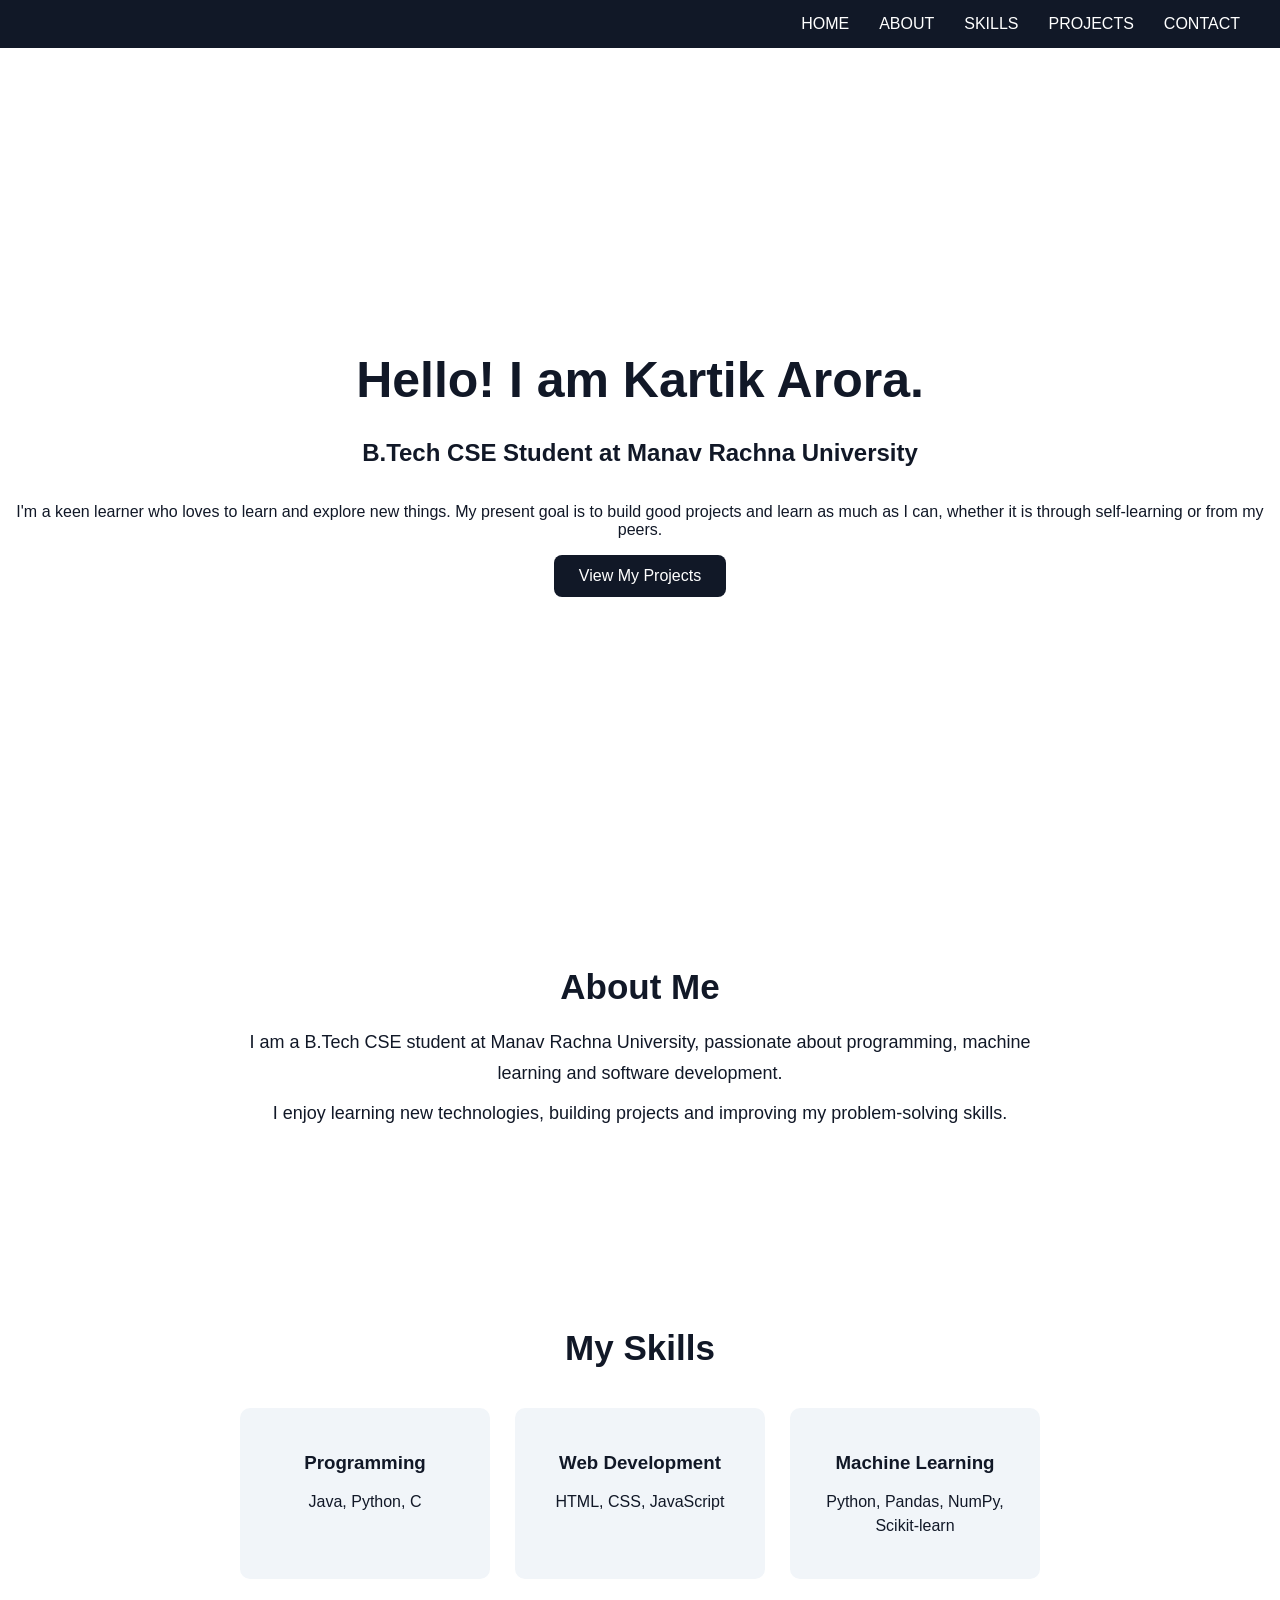
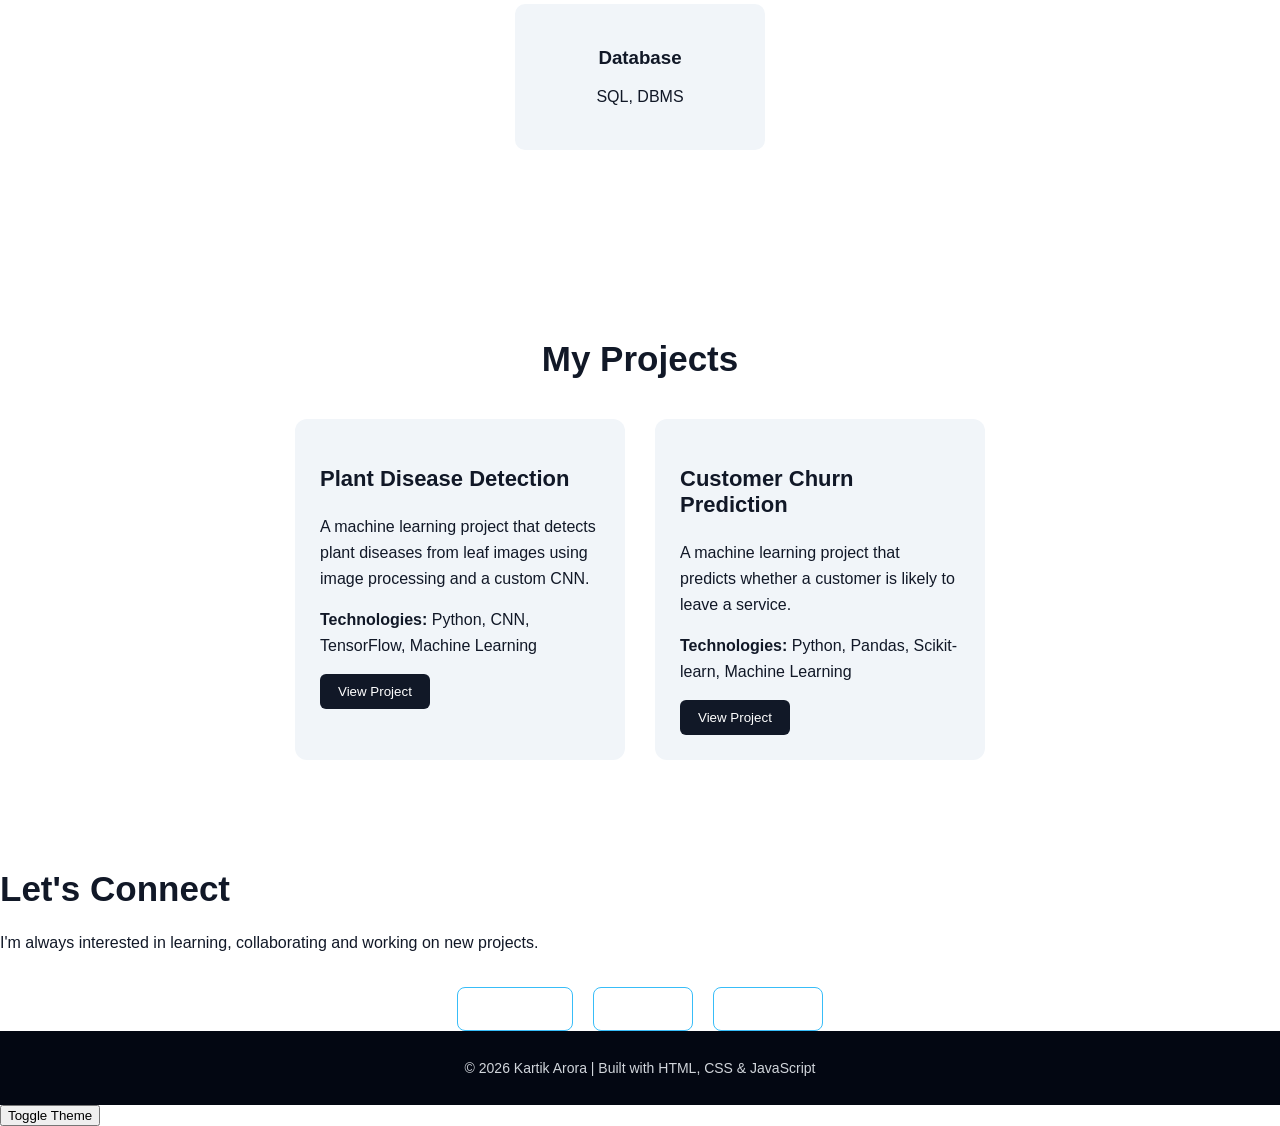
==== index.html @ aba35b5f "update portfolio website" ====
<!DOCTYPE html>
<html lang="en">

<head>
    <meta charset="UTF-8">
    <meta name="viewport" content="width=device-width, initial-scale=1.0">

    <title>Kartik Arora | Portfolio</title>

    <link rel="stylesheet" href="style.css">
    <script src="script.js"></script>
</head>

<body>

    <nav>
        <ul>
            <li><a href="#home">HOME</a></li>
            <li><a href="#about">ABOUT</a></li>
            <li><a href="#skills">SKILLS</a></li>
            <li><a href="#project">PROJECTS</a></li>
            <li><a href="#contact">CONTACT</a></li>
        </ul>
    </nav>


    <section id="home">

        <h1>Hello! I am Kartik Arora.</h1>

        <h2>B.Tech CSE Student at Manav Rachna University</h2>

        <p>
            I'm a keen learner who loves to learn and explore new things.
            My present goal is to build good projects and learn as much as I can,
            whether it is through self-learning or from my peers.
        </p>

        <button>View My Projects</button>

    </section>


    
<section id="about">

    <h2>About Me</h2>

    <p>
        I am a B.Tech CSE student at Manav Rachna University,
        passionate about programming, machine learning and
        software development.
    </p>

    <p>
        I enjoy learning new technologies, building projects
        and improving my problem-solving skills.
    </p>

</section>




    
<section id="skills">

    <h2>My Skills</h2>

    <div class="skills-container">

        <div class="skill">
            <h3>Programming</h3>
            <p>Java, Python, C</p>
        </div>

        <div class="skill">
            <h3>Web Development</h3>
            <p>HTML, CSS, JavaScript</p>
        </div>

        <div class="skill">
            <h3>Machine Learning</h3>
            <p>Python, Pandas, NumPy, Scikit-learn</p>
        </div>

        <div class="skill">
            <h3>Database</h3>
            <p>SQL, DBMS</p>
        </div>

    </div>

</section>




   
<section id="project">

    <h2>My Projects</h2>

    <div class="projects-container">

        <div class="project-card">

            <h3>Plant Disease Detection</h3>

            <p>
                A machine learning project that detects plant diseases
                from leaf images using image processing and a custom CNN.
            </p>

            <p>
                <strong>Technologies:</strong>
                Python, CNN, TensorFlow, Machine Learning
            </p>

            <button>View Project</button>

        </div>


        <div class="project-card">

            <h3>Customer Churn Prediction</h3>

            <p>
                A machine learning project that predicts whether a
                customer is likely to leave a service.
            </p>

            <p>
                <strong>Technologies:</strong>
                Python, Pandas, Scikit-learn, Machine Learning
            </p>

            <button>View Project</button>

        </div>


        

           

        </div>

    </div>

</section>



    
<section id="contact">

    <h2>Let's Connect</h2>

    <p>
        I'm always interested in learning, collaborating
        and working on new projects.
    </p>

    <div class="contact-links">

        <a href="mailto:arorakartik913@gmail.com">Email Me</a>

        <a href="https://github.com/kartik-a19"
           target="_blank" rel="noopener noreferrer">GitHub</a>

        <a href="https://www.linkedin.com/in/kartik-arora-683952375/"
           target="_blank" rel="noopener noreferrer">LinkedIn</a>

    </div>

</section>

<footer>
    <p>© 2026 Kartik Arora | Built with HTML, CSS & JavaScript</p>
</footer>
<button id="theme-toggle">Toggle Theme</button>


</body>

</html>
---- style.css ----
body {
    margin: 0;
    font-family: Arial, sans-serif;
}

nav {
    background-color: #111827;
    padding: 15px 40px;
}

nav ul {
    display: flex;
    justify-content:flex-end;
    gap: 30px;
    list-style: none;
    margin: 0;
    padding: 0;
}

nav a {
    color: white;
    text-decoration: none;
    font-size: 16px;
}
nav a:hover {
    color: #f83862;
}
#home {
    min-height: 90vh;
    display: flex;
    flex-direction: column;
    justify-content: center;
    align-items: center;
    text-align: center;
}
#home h1 {
    font-size: 50px;
    margin-bottom: 10px;
}
#home button {
    padding: 12px 25px;
    border: none;
    border-radius: 8px;
    background-color: #111827;
    color: white;
    font-size: 16px;
    cursor: pointer;
}#home button:hover {
    background-color: #38bdf8;
}
#about {
    padding: 80px 10%;
    text-align: center;
}

#about h2 {
    font-size: 35px;
    margin-bottom: 20px;
}

#about p {
    max-width: 800px;
    margin: 10px auto;
    line-height: 1.7;
    font-size: 18px;
}
#skills {
    padding: 80px 10%;
    text-align: center;
}

#skills h2 {
    font-size: 35px;
    margin-bottom: 40px;
}

.skills-container {
    display: flex;
    justify-content: center;
    gap: 25px;
    flex-wrap: wrap;
}

.skill {
    width: 200px;
    padding: 25px;
    border-radius: 10px;
    background-color: #f1f5f9;
}

.skill h3 {
    margin-bottom: 10px;
}

.skill p {
    line-height: 1.5;
}
#project {
    padding: 80px 10%;
    text-align: center;
}

#project h2 {
    font-size: 35px;
    margin-bottom: 40px;
}

.projects-container {
    display: flex;
    justify-content: center;
    gap: 30px;
    flex-wrap: wrap;
}

.project-card {
    width: 280px;
    padding: 25px;
    background-color: #f1f5f9;
    border-radius: 12px;
    text-align: left;
}

.project-card h3 {
    font-size: 22px;
}

.project-card p {
    line-height: 1.6;
}

.project-card button {
    padding: 10px 18px;
    border: none;
    border-radius: 6px;
    background-color: #111827;
    color: white;
    cursor: pointer;
}

.project-card button:hover {
    background-color: #38bdf8;
}.project-card {
    width: 280px;
    padding: 25px;
    background-color: #f1f5f9;
    border-radius: 12px;
    text-align: left;
    transition: 0.3s;
}

.project-card:hover {
    transform: translateY(-8px);
}
```css
#contact {
    padding: 80px 10%;
    text-align: center;
    background-color: #111827;
    color: white;
}

#contact h2 {
    font-size: 35px;
    margin-bottom: 20px;
}

#contact p {
    line-height: 1.7;
    margin-bottom: 30px;
}

.contact-links {
    display: flex;
    justify-content: center;
    flex-wrap: wrap;
    gap: 20px;
}

.contact-links a {
    color: white;
    text-decoration: none;
    padding: 12px 24px;
    border: 1px solid #38bdf8;
    border-radius: 8px;
    transition: 0.3s;
}

.contact-links a:hover {
    background-color: #38bdf8;
    color: #111827;
}

footer {
    padding: 15px;
    text-align: center;
    background-color: #030712;
    color: #d1d5db;
    font-size: 14px;
}
body {
    background-color: #ffffff;
    color: #111827;
    transition: background-color 0.3s, color 0.3s;
}

body.dark-mode {
    background-color: #0b1120;
    color: #f8fafc;
}

body.dark-mode .skill,
body.dark-mode .project-card {
    background-color: #1e293b;
    color: #f8fafc;
}
@media (max-width: 768px) {

    nav {
        padding: 15px;
    }

    nav ul {
        justify-content: center;
        gap: 12px;
        flex-wrap: wrap;
    }

    nav a {
        font-size: 13px;
    }

    #home h1 {
        font-size: 34px;
    }

    #home h2 {
        font-size: 18px;
    }

    #about,
    #skills,
    #project,
    #contact {
        padding: 50px 6%;
    }

    .skill,
    .project-card {
        width: 100%;
        box-sizing: border-box;
    }

    .contact-links {
        align-items: center;
    }
}
@media (max-width: 768px) {

    nav {
        padding: 15px;
    }

    nav ul {
        justify-content: center;
        gap: 12px;
        flex-wrap: wrap;
    }

    nav a {
        font-size: 13px;
    }

    #home h1 {
        font-size: 34px;
    }

    #home h2 {
        font-size: 18px;
    }

    #about,
    #skills,
    #project,
    #contact {
        padding: 50px 6%;
    }

    .skill,
    .project-card {
        width: 100%;
        box-sizing: border-box;
    }

    .contact-links {
        align-items: center;
    }
}
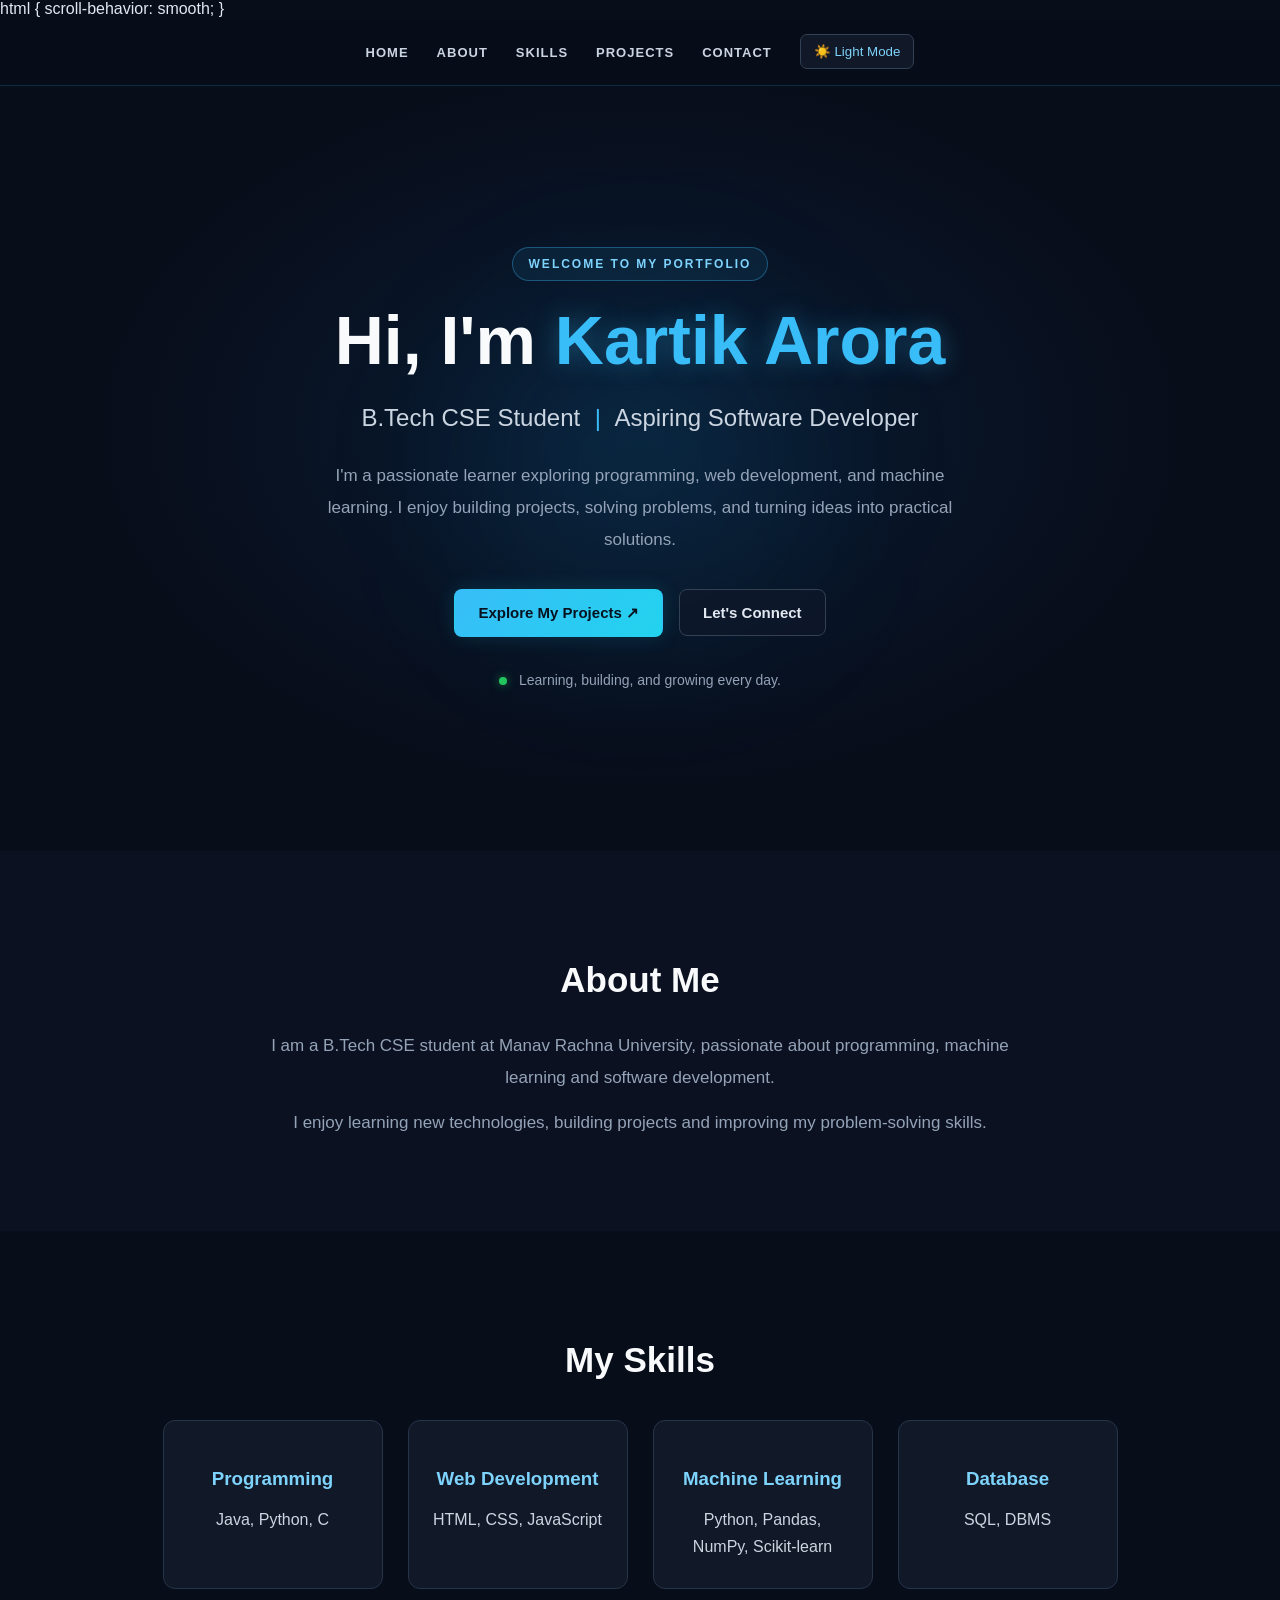
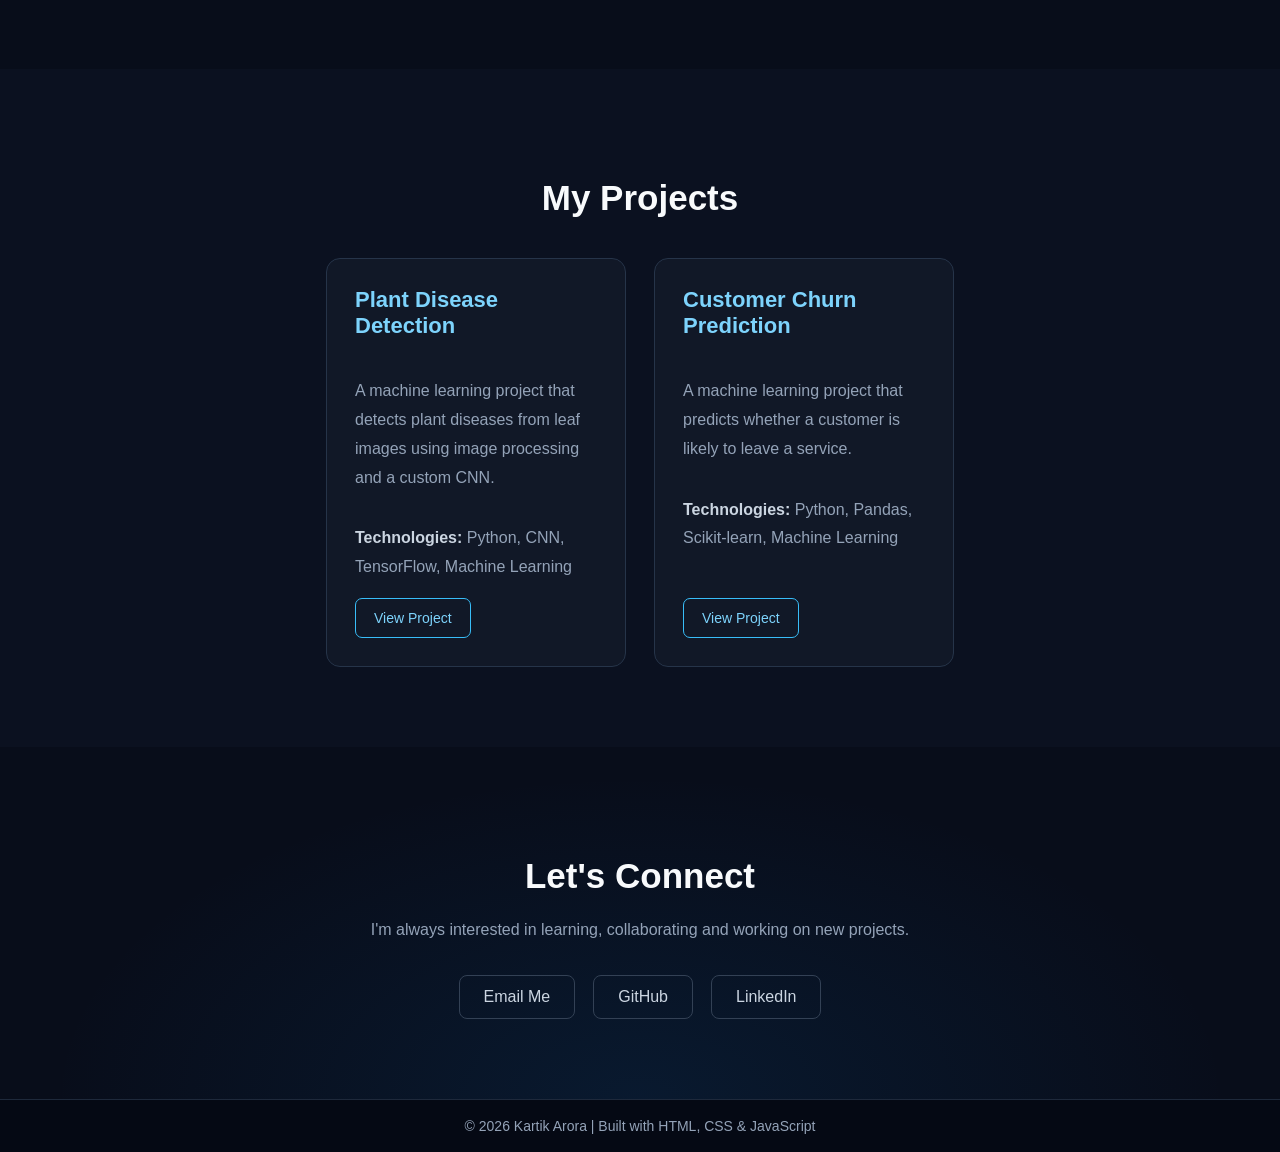
==== commit 7544033a: "Improve portfolio design and animations" ====
--- a/index.html
+++ b/index.html
@@ -1,4 +1,6 @@
-
+html {
+    scroll-behavior: smooth;
+}
 <!DOCTYPE html>
 <html lang="en">
 
@@ -9,11 +11,12 @@
     <title>Kartik Arora | Portfolio</title>
 
     <link rel="stylesheet" href="style.css">
-    <script src="script.js"></script>
+    <script src="script.js" defer></script>
 </head>
 
-<body>
-
+<body class="dark-mode">
+
+    <!-- NAVBAR -->
     <nav>
         <ul>
             <li><a href="#home">HOME</a></li>
@@ -21,170 +24,198 @@
             <li><a href="#skills">SKILLS</a></li>
             <li><a href="#project">PROJECTS</a></li>
             <li><a href="#contact">CONTACT</a></li>
+            <li>
+                <button id="theme-toggle" type="button">
+                    Toggle Theme
+                </button>
+            </li>
         </ul>
     </nav>
 
-
-    <section id="home">
-
-        <h1>Hello! I am Kartik Arora.</h1>
-
-        <h2>B.Tech CSE Student at Manav Rachna University</h2>
+    <!-- HOME / HERO SECTION -->
+    <section id="home" class="hero">
+
+        <div class="hero-content">
+
+            <p class="hero-tag">WELCOME TO MY PORTFOLIO</p>
+
+            <h1>
+                Hi, I'm <span class="highlight">Kartik Arora</span>
+            </h1>
+
+            <h2>
+                B.Tech CSE Student
+                <span class="hero-divider">|</span>
+                Aspiring Software Developer
+            </h2>
+
+            <p class="hero-description">
+                I'm a passionate learner exploring programming,
+                web development, and machine learning. I enjoy
+                building projects, solving problems, and turning
+                ideas into practical solutions.
+            </p>
+
+            <div class="hero-buttons">
+
+                <a href="#project" class="btn btn-primary">
+                    Explore My Projects ↗
+                </a>
+
+                <a href="#contact" class="btn btn-secondary">
+                    Let's Connect
+                </a>
+
+            </div>
+
+            <p class="hero-footer">
+                <span class="status-dot"></span>
+                Learning, building, and growing every day.
+            </p>
+
+        </div>
+
+        <div class="hero-glow"></div>
+
+    </section>
+
+    <!-- ABOUT SECTION -->
+    <section id="about">
+
+        <h2>About Me</h2>
 
         <p>
-            I'm a keen learner who loves to learn and explore new things.
-            My present goal is to build good projects and learn as much as I can,
-            whether it is through self-learning or from my peers.
+            I am a B.Tech CSE student at Manav Rachna University,
+            passionate about programming, machine learning and
+            software development.
         </p>
 
-        <button>View My Projects</button>
-
-    </section>
-
-
-    
-<section id="about">
-
-    <h2>About Me</h2>
-
-    <p>
-        I am a B.Tech CSE student at Manav Rachna University,
-        passionate about programming, machine learning and
-        software development.
-    </p>
-
-    <p>
-        I enjoy learning new technologies, building projects
-        and improving my problem-solving skills.
-    </p>
-
-</section>
-
-
-
-
-    
-<section id="skills">
-
-    <h2>My Skills</h2>
-
-    <div class="skills-container">
-
-        <div class="skill">
-            <h3>Programming</h3>
-            <p>Java, Python, C</p>
-        </div>
-
-        <div class="skill">
-            <h3>Web Development</h3>
-            <p>HTML, CSS, JavaScript</p>
-        </div>
-
-        <div class="skill">
-            <h3>Machine Learning</h3>
-            <p>Python, Pandas, NumPy, Scikit-learn</p>
-        </div>
-
-        <div class="skill">
-            <h3>Database</h3>
-            <p>SQL, DBMS</p>
-        </div>
-
-    </div>
-
-</section>
-
-
-
-
-   
-<section id="project">
-
-    <h2>My Projects</h2>
-
-    <div class="projects-container">
-
-        <div class="project-card">
-
-            <h3>Plant Disease Detection</h3>
-
-            <p>
-                A machine learning project that detects plant diseases
-                from leaf images using image processing and a custom CNN.
-            </p>
-
-            <p>
-                <strong>Technologies:</strong>
-                Python, CNN, TensorFlow, Machine Learning
-            </p>
-
-            <button>View Project</button>
-
-        </div>
-
-
-        <div class="project-card">
-
-            <h3>Customer Churn Prediction</h3>
-
-            <p>
-                A machine learning project that predicts whether a
-                customer is likely to leave a service.
-            </p>
-
-            <p>
-                <strong>Technologies:</strong>
-                Python, Pandas, Scikit-learn, Machine Learning
-            </p>
-
-            <button>View Project</button>
-
-        </div>
-
-
-        
-
-           
-
-        </div>
-
-    </div>
-
-</section>
-
-
-
-    
-<section id="contact">
-
-    <h2>Let's Connect</h2>
-
-    <p>
-        I'm always interested in learning, collaborating
-        and working on new projects.
-    </p>
-
-    <div class="contact-links">
-
-        <a href="mailto:arorakartik913@gmail.com">Email Me</a>
-
-        <a href="https://github.com/kartik-a19"
-           target="_blank" rel="noopener noreferrer">GitHub</a>
-
-        <a href="https://www.linkedin.com/in/kartik-arora-683952375/"
-           target="_blank" rel="noopener noreferrer">LinkedIn</a>
-
-    </div>
-
-</section>
-
-<footer>
-    <p>© 2026 Kartik Arora | Built with HTML, CSS & JavaScript</p>
-</footer>
-<button id="theme-toggle">Toggle Theme</button>
-
+        <p>
+            I enjoy learning new technologies, building projects
+            and improving my problem-solving skills.
+        </p>
+
+    </section>
+
+    <!-- SKILLS SECTION -->
+    <section id="skills">
+
+        <h2>My Skills</h2>
+
+        <div class="skills-container">
+
+            <div class="skill">
+                <h3>Programming</h3>
+                <p>Java, Python, C</p>
+            </div>
+
+            <div class="skill">
+                <h3>Web Development</h3>
+                <p>HTML, CSS, JavaScript</p>
+            </div>
+
+            <div class="skill">
+                <h3>Machine Learning</h3>
+                <p>Python, Pandas, NumPy, Scikit-learn</p>
+            </div>
+
+            <div class="skill">
+                <h3>Database</h3>
+                <p>SQL, DBMS</p>
+            </div>
+
+        </div>
+
+    </section>
+
+    <!-- PROJECTS SECTION -->
+    <section id="project">
+
+        <h2>My Projects</h2>
+
+        <div class="projects-container">
+
+            <div class="project-card">
+
+                <h3>Plant Disease Detection</h3>
+
+                <p>
+                    A machine learning project that detects plant
+                    diseases from leaf images using image processing
+                    and a custom CNN.
+                </p>
+
+                <p>
+                    <strong>Technologies:</strong>
+                    Python, CNN, TensorFlow, Machine Learning
+                </p>
+
+                <button type="button"
+                    onclick="window.open('https://github.com/kartik-a19', '_blank', 'noopener,noreferrer')">
+                    View Project
+                </button>
+
+            </div>
+
+            <div class="project-card">
+
+                <h3>Customer Churn Prediction</h3>
+
+                <p>
+                    A machine learning project that predicts whether
+                    a customer is likely to leave a service.
+                </p>
+
+                <p>
+                    <strong>Technologies:</strong>
+                    Python, Pandas, Scikit-learn, Machine Learning
+                </p>
+
+                <button type="button"
+                    onclick="window.open('https://github.com/kartik-a19', '_blank', 'noopener,noreferrer')">
+                    View Project
+                </button>
+
+            </div>
+
+        </div>
+
+    </section>
+
+    <!-- CONTACT SECTION -->
+    <section id="contact">
+
+        <h2>Let's Connect</h2>
+
+        <p>
+            I'm always interested in learning, collaborating
+            and working on new projects.
+        </p>
+
+        <div class="contact-links">
+
+            <a href="mailto:arorakartik913@gmail.com">
+                Email Me
+            </a>
+
+            <a href="https://github.com/kartik-a19"
+               target="_blank" rel="noopener noreferrer">
+                GitHub
+            </a>
+
+            <a href="https://www.linkedin.com/in/kartik-arora-683952375/"
+               target="_blank" rel="noopener noreferrer">
+                LinkedIn
+            </a>
+
+        </div>
+
+    </section>
+
+    <!-- FOOTER -->
+    <footer>
+        <p>© 2026 Kartik Arora | Built with HTML, CSS & JavaScript</p>
+    </footer>
 
 </body>
-
 </html>
-
--- a/style.css
+++ b/style.css
@@ -1,76 +1,276 @@
+
+/* ===== GLOBAL STYLES ===== */
+
+* {
+    box-sizing: border-box;
+}
+
+html {
+    scroll-behavior: smooth;
+    scroll-padding-top: 85px;
+}
+
 body {
     margin: 0;
     font-family: Arial, sans-serif;
-}
+    background-color: #080d1a;
+    color: #e2e8f0;
+    transition: background-color 0.3s, color 0.3s;
+}
+
+section {
+    scroll-margin-top: 75px;
+}
+
+section h2 {
+    color: #f8fafc;
+}
+
+/* ===== NAVBAR ===== */
 
 nav {
-    background-color: #111827;
-    padding: 15px 40px;
+    position: sticky;
+    top: 0;
+    z-index: 100;
+    background: rgba(8, 13, 26, 0.94);
+    backdrop-filter: blur(14px);
+    border-bottom: 1px solid rgba(56, 189, 248, 0.18);
+    padding: 16px 5%;
 }
 
 nav ul {
     display: flex;
-    justify-content:flex-end;
-    gap: 30px;
+    justify-content: center;
+    align-items: center;
+    flex-wrap: wrap;
+    gap: 28px;
     list-style: none;
     margin: 0;
     padding: 0;
 }
 
 nav a {
-    color: white;
+    position: relative;
+    color: #cbd5e1;
     text-decoration: none;
-    font-size: 16px;
-}
+    font-size: 13px;
+    font-weight: bold;
+    letter-spacing: 1px;
+    transition: color 0.3s ease;
+}
+
 nav a:hover {
-    color: #f83862;
-}
-#home {
-    min-height: 90vh;
+    color: #38bdf8;
+}
+
+nav a::after {
+    content: "";
+    position: absolute;
+    left: 0;
+    bottom: -7px;
+    width: 0;
+    height: 2px;
+    background: #38bdf8;
+    transition: width 0.3s ease;
+}
+
+nav a:hover::after {
+    width: 100%;
+}
+
+/* Theme toggle */
+
+#theme-toggle {
+    padding: 9px 13px;
+    border: 1px solid #334155;
+    border-radius: 7px;
+    background: #111827;
+    color: #7dd3fc;
+    cursor: pointer;
+    transition: 0.3s ease;
+}
+
+#theme-toggle:hover {
+    border-color: #38bdf8;
+    box-shadow: 0 0 14px rgba(56, 189, 248, 0.2);
+}
+
+/* ===== HOME / HERO SECTION ===== */
+
+#home.hero {
+    position: relative;
+    min-height: 85vh;
+    padding: 60px 8%;
     display: flex;
-    flex-direction: column;
+    align-items: center;
+    justify-content: center;
+    text-align: center;
+    overflow: hidden;
+    background:
+        radial-gradient(
+            ellipse at 50% 45%,
+            rgba(14, 116, 200, 0.15),
+            transparent 60%
+        ),
+        #080d1a;
+}
+
+.hero-content {
+    position: relative;
+    z-index: 2;
+    max-width: 850px;
+}
+
+.hero-tag {
+    display: inline-block;
+    padding: 9px 16px;
+    border: 1px solid rgba(56, 189, 248, 0.35);
+    border-radius: 30px;
+    background: rgba(56, 189, 248, 0.08);
+    color: #7dd3fc;
+    font-size: 12px;
+    font-weight: bold;
+    letter-spacing: 2px;
+    margin-bottom: 20px;
+}
+
+#home.hero h1 {
+    font-size: clamp(38px, 6vw, 68px);
+    line-height: 1.15;
+    margin: 0 0 20px;
+    color: #f8fafc;
+}
+
+.highlight {
+    color: #38bdf8;
+    text-shadow: 0 0 25px rgba(56, 189, 248, 0.35);
+}
+
+#home.hero h2 {
+    font-size: clamp(17px, 2.5vw, 24px);
+    font-weight: normal;
+    line-height: 1.6;
+    color: #cbd5e1;
+    margin-bottom: 22px;
+}
+
+.hero-divider {
+    color: #38bdf8;
+    margin: 0 8px;
+}
+
+.hero-description {
+    max-width: 650px;
+    margin: 0 auto 32px;
+    color: #94a3b8;
+    font-size: 17px;
+    line-height: 1.9;
+}
+
+.hero-buttons {
+    display: flex;
     justify-content: center;
     align-items: center;
-    text-align: center;
-}
-#home h1 {
-    font-size: 50px;
-    margin-bottom: 10px;
-}
-#home button {
-    padding: 12px 25px;
-    border: none;
+    flex-wrap: wrap;
+    gap: 16px;
+}
+
+.hero-buttons .btn {
+    display: inline-block;
+    padding: 14px 23px;
     border-radius: 8px;
-    background-color: #111827;
-    color: white;
-    font-size: 16px;
-    cursor: pointer;
-}#home button:hover {
-    background-color: #38bdf8;
-}
+    text-decoration: none;
+    font-size: 15px;
+    font-weight: bold;
+    transition: 0.3s ease;
+}
+
+.btn-primary {
+    color: #06111f;
+    background: linear-gradient(135deg, #38bdf8, #22d3ee);
+    border: 1px solid transparent;
+    box-shadow: 0 0 20px rgba(34, 211, 238, 0.15);
+}
+
+.btn-primary:hover {
+    transform: translateY(-3px);
+    box-shadow: 0 0 28px rgba(34, 211, 238, 0.35);
+}
+
+.btn-secondary {
+    color: #e2e8f0;
+    background: rgba(15, 23, 42, 0.7);
+    border: 1px solid #334155;
+}
+
+.btn-secondary:hover {
+    border-color: #38bdf8;
+    color: #7dd3fc;
+    transform: translateY(-3px);
+}
+
+.hero-footer {
+    margin-top: 35px;
+    color: #94a3b8;
+    font-size: 14px;
+}
+
+.status-dot {
+    display: inline-block;
+    width: 8px;
+    height: 8px;
+    margin-right: 8px;
+    border-radius: 50%;
+    background: #22c55e;
+    box-shadow: 0 0 10px rgba(34, 197, 94, 0.6);
+}
+
+.hero-glow {
+    position: absolute;
+    width: 300px;
+    height: 300px;
+    left: 50%;
+    top: 50%;
+    transform: translate(-50%, -50%);
+    border-radius: 50%;
+    background: rgba(14, 165, 233, 0.09);
+    filter: blur(90px);
+    pointer-events: none;
+}
+
+/* ===== ABOUT SECTION ===== */
+
 #about {
     padding: 80px 10%;
     text-align: center;
-}
-
-#about h2 {
+    background: #0b1120;
+}
+
+#about h2,
+#skills h2,
+#project h2,
+#contact h2 {
     font-size: 35px;
-    margin-bottom: 20px;
+    margin-bottom: 30px;
 }
 
 #about p {
     max-width: 800px;
-    margin: 10px auto;
-    line-height: 1.7;
-    font-size: 18px;
-}
+    margin: 12px auto;
+    line-height: 1.9;
+    font-size: 17px;
+    color: #94a3b8;
+}
+
+/* ===== SKILLS SECTION ===== */
+
 #skills {
     padding: 80px 10%;
     text-align: center;
+    background: #080d1a;
 }
 
 #skills h2 {
-    font-size: 35px;
     margin-bottom: 40px;
 }
 
@@ -82,216 +282,327 @@
 }
 
 .skill {
-    width: 200px;
-    padding: 25px;
-    border-radius: 10px;
-    background-color: #f1f5f9;
+    width: 220px;
+    padding: 28px 22px;
+    border-radius: 12px;
+    border: 1px solid #263449;
+    background: #111827;
+    transition: transform 0.3s, border-color 0.3s,
+                box-shadow 0.3s;
+}
+
+.skill:hover {
+    transform: translateY(-7px);
+    border-color: #38bdf8;
+    box-shadow: 0 8px 28px rgba(56, 189, 248, 0.1);
 }
 
 .skill h3 {
-    margin-bottom: 10px;
+    color: #7dd3fc;
+    margin-bottom: 12px;
 }
 
 .skill p {
-    line-height: 1.5;
-}
+    color: #cbd5e1;
+    line-height: 1.7;
+    margin-bottom: 0;
+}
+
+/* ===== PROJECTS SECTION ===== */
+
 #project {
     padding: 80px 10%;
     text-align: center;
+    background: #0b1120;
 }
 
 #project h2 {
-    font-size: 35px;
     margin-bottom: 40px;
 }
 
 .projects-container {
     display: flex;
     justify-content: center;
-    gap: 30px;
+    align-items: stretch;
+    gap: 28px;
     flex-wrap: wrap;
 }
 
 .project-card {
-    width: 280px;
-    padding: 25px;
-    background-color: #f1f5f9;
-    border-radius: 12px;
+    width: 300px;
+    padding: 28px;
+    display: flex;
+    flex-direction: column;
+    align-items: flex-start;
+    background: #111827;
+    border: 1px solid #263449;
+    border-radius: 14px;
     text-align: left;
+    transition: transform 0.3s, border-color 0.3s,
+                box-shadow 0.3s;
+}
+
+.project-card:hover {
+    transform: translateY(-8px);
+    border-color: #38bdf8;
+    box-shadow: 0 12px 30px rgba(56, 189, 248, 0.1);
 }
 
 .project-card h3 {
     font-size: 22px;
+    color: #7dd3fc;
+    margin-top: 0;
 }
 
 .project-card p {
-    line-height: 1.6;
+    color: #94a3b8;
+    line-height: 1.8;
+}
+
+.project-card strong {
+    color: #cbd5e1;
 }
 
 .project-card button {
-    padding: 10px 18px;
-    border: none;
-    border-radius: 6px;
-    background-color: #111827;
-    color: white;
+    margin-top: auto;
+    padding: 11px 18px;
+    border: 1px solid #38bdf8;
+    border-radius: 7px;
+    background: transparent;
+    color: #7dd3fc;
+    font-size: 14px;
     cursor: pointer;
+    transition: 0.3s ease;
 }
 
 .project-card button:hover {
-    background-color: #38bdf8;
-}.project-card {
-    width: 280px;
-    padding: 25px;
-    background-color: #f1f5f9;
-    border-radius: 12px;
-    text-align: left;
-    transition: 0.3s;
-}
-
-.project-card:hover {
-    transform: translateY(-8px);
-}
-```css
+    background: #38bdf8;
+    color: #08111f;
+}
+
+/* ===== CONTACT SECTION ===== */
+
 #contact {
     padding: 80px 10%;
     text-align: center;
-    background-color: #111827;
-    color: white;
+    background:
+        radial-gradient(
+            ellipse at 50% 100%,
+            rgba(14, 116, 200, 0.12),
+            transparent 65%
+        ),
+        #080d1a;
 }
 
 #contact h2 {
-    font-size: 35px;
     margin-bottom: 20px;
 }
 
 #contact p {
-    line-height: 1.7;
+    color: #94a3b8;
+    line-height: 1.8;
     margin-bottom: 30px;
 }
 
 .contact-links {
     display: flex;
     justify-content: center;
+    align-items: center;
     flex-wrap: wrap;
-    gap: 20px;
+    gap: 18px;
 }
 
 .contact-links a {
-    color: white;
+    color: #cbd5e1;
     text-decoration: none;
     padding: 12px 24px;
-    border: 1px solid #38bdf8;
+    border: 1px solid #334155;
     border-radius: 8px;
-    transition: 0.3s;
+    transition: 0.3s ease;
 }
 
 .contact-links a:hover {
-    background-color: #38bdf8;
+    border-color: #38bdf8;
+    background: rgba(56, 189, 248, 0.1);
+    color: #7dd3fc;
+    transform: translateY(-3px);
+}
+
+/* ===== FOOTER ===== */
+
+footer {
+    padding: 18px;
+    text-align: center;
+    background: #050914;
+    border-top: 1px solid #1e293b;
+    color: #94a3b8;
+    font-size: 14px;
+}
+
+footer p {
+    margin: 0;
+}
+
+/* ===== DARK MODE SUPPORT ===== */
+
+body.dark-mode {
+    background-color: #080d1a;
+    color: #e2e8f0;
+}
+
+/* ===== LIGHT MODE SUPPORT ===== */
+
+body:not(.dark-mode) {
+    background-color: #f8fafc;
     color: #111827;
 }
 
-footer {
-    padding: 15px;
-    text-align: center;
-    background-color: #030712;
-    color: #d1d5db;
-    font-size: 14px;
-}
-body {
-    background-color: #ffffff;
-    color: #111827;
-    transition: background-color 0.3s, color 0.3s;
-}
-
-body.dark-mode {
-    background-color: #0b1120;
-    color: #f8fafc;
-}
-
-body.dark-mode .skill,
-body.dark-mode .project-card {
-    background-color: #1e293b;
-    color: #f8fafc;
-}
+body:not(.dark-mode) nav {
+    background: rgba(248, 250, 252, 0.95);
+    border-bottom-color: #dbeafe;
+}
+
+body:not(.dark-mode) nav a {
+    color: #334155;
+}
+
+body:not(.dark-mode) nav a:hover {
+    color: #0284c7;
+}
+
+body:not(.dark-mode) #theme-toggle {
+    background: #ffffff;
+    color: #0369a1;
+    border-color: #cbd5e1;
+}
+
+body:not(.dark-mode) #about,
+body:not(.dark-mode) #project {
+    background: #f1f5f9;
+}
+
+body:not(.dark-mode) #skills,
+body:not(.dark-mode) #contact {
+    background: #ffffff;
+}
+
+body:not(.dark-mode) section h2,
+body:not(.dark-mode) .project-card h3,
+body:not(.dark-mode) .skill h3 {
+    color: #0f172a;
+}
+
+body:not(.dark-mode) #about p,
+body:not(.dark-mode) .skill p,
+body:not(.dark-mode) .project-card p,
+body:not(.dark-mode) #contact p {
+    color: #475569;
+}
+
+body:not(.dark-mode) .skill,
+body:not(.dark-mode) .project-card {
+    background: #ffffff;
+    border-color: #dbeafe;
+}
+
+body:not(.dark-mode) .project-card strong {
+    color: #334155;
+}
+
+body:not(.dark-mode) .contact-links a {
+    color: #334155;
+    border-color: #cbd5e1;
+}
+
+body:not(.dark-mode) footer {
+    background: #e2e8f0;
+    border-color: #cbd5e1;
+    color: #475569;
+}
+
+/* ===== RESPONSIVE DESIGN ===== */
+
 @media (max-width: 768px) {
-
     nav {
-        padding: 15px;
+        padding: 14px 10px;
     }
 
     nav ul {
-        justify-content: center;
-        gap: 12px;
-        flex-wrap: wrap;
+        gap: 16px;
     }
 
     nav a {
-        font-size: 13px;
-    }
-
-    #home h1 {
-        font-size: 34px;
-    }
-
-    #home h2 {
-        font-size: 18px;
+        font-size: 11px;
+    }
+
+    #home.hero {
+        min-height: 80vh;
+        padding: 50px 6%;
     }
 
     #about,
     #skills,
     #project,
     #contact {
-        padding: 50px 6%;
+        padding: 55px 6%;
+    }
+
+    #about h2,
+    #skills h2,
+    #project h2,
+    #contact h2 {
+        font-size: 29px;
     }
 
     .skill,
     .project-card {
         width: 100%;
+        max-width: 420px;
+    }
+}
+
+@media (max-width: 480px) {
+    nav ul {
+        gap: 13px;
+    }
+
+    nav a {
+        font-size: 10px;
+    }
+
+    #theme-toggle {
+        font-size: 12px;
+        padding: 7px 10px;
+    }
+
+    .hero-tag {
+        font-size: 10px;
+        letter-spacing: 1.5px;
+    }
+
+    .hero-description {
+        font-size: 15px;
+    }
+
+    .hero-buttons {
+        flex-direction: column;
+    }
+
+    .hero-buttons .btn {
+        width: 100%;
+        max-width: 280px;
         box-sizing: border-box;
     }
-
-    .contact-links {
-        align-items: center;
-    }
-}
-@media (max-width: 768px) {
-
-    nav {
-        padding: 15px;
-    }
-
-    nav ul {
-        justify-content: center;
-        gap: 12px;
-        flex-wrap: wrap;
-    }
-
-    nav a {
-        font-size: 13px;
-    }
-
-    #home h1 {
-        font-size: 34px;
-    }
-
-    #home h2 {
-        font-size: 18px;
-    }
-
-    #about,
-    #skills,
-    #project,
-    #contact {
-        padding: 50px 6%;
-    }
-
-    .skill,
-    .project-card {
-        width: 100%;
-        box-sizing: border-box;
-    }
-
-    .contact-links {
-        align-items: center;
-    }
+}
+/* SCROLL ANIMATIONS */
+
+.reveal {
+    opacity: 0;
+    transform: translateY(40px);
+    transition: opacity 0.8s ease, transform 0.8s ease;
+}
+
+.reveal.active {
+    opacity: 1;
+    transform: translateY(0);
 }
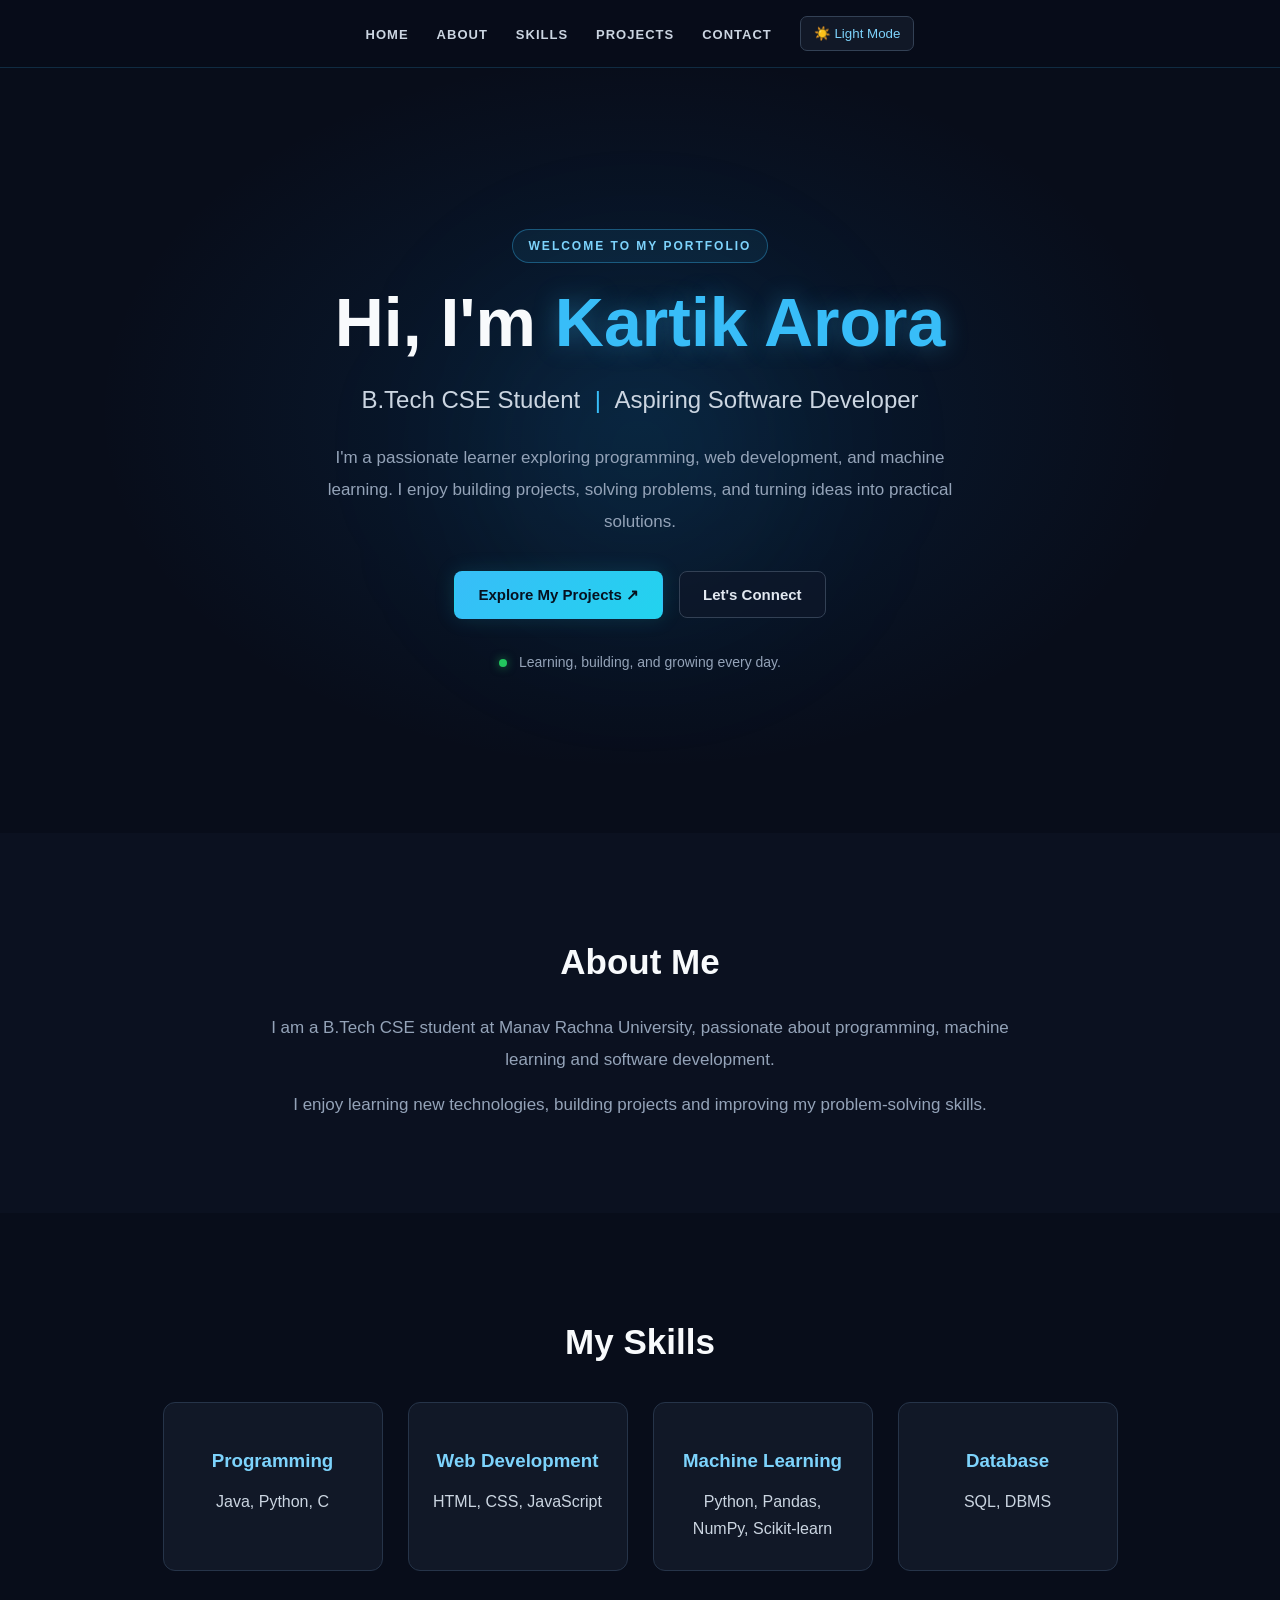
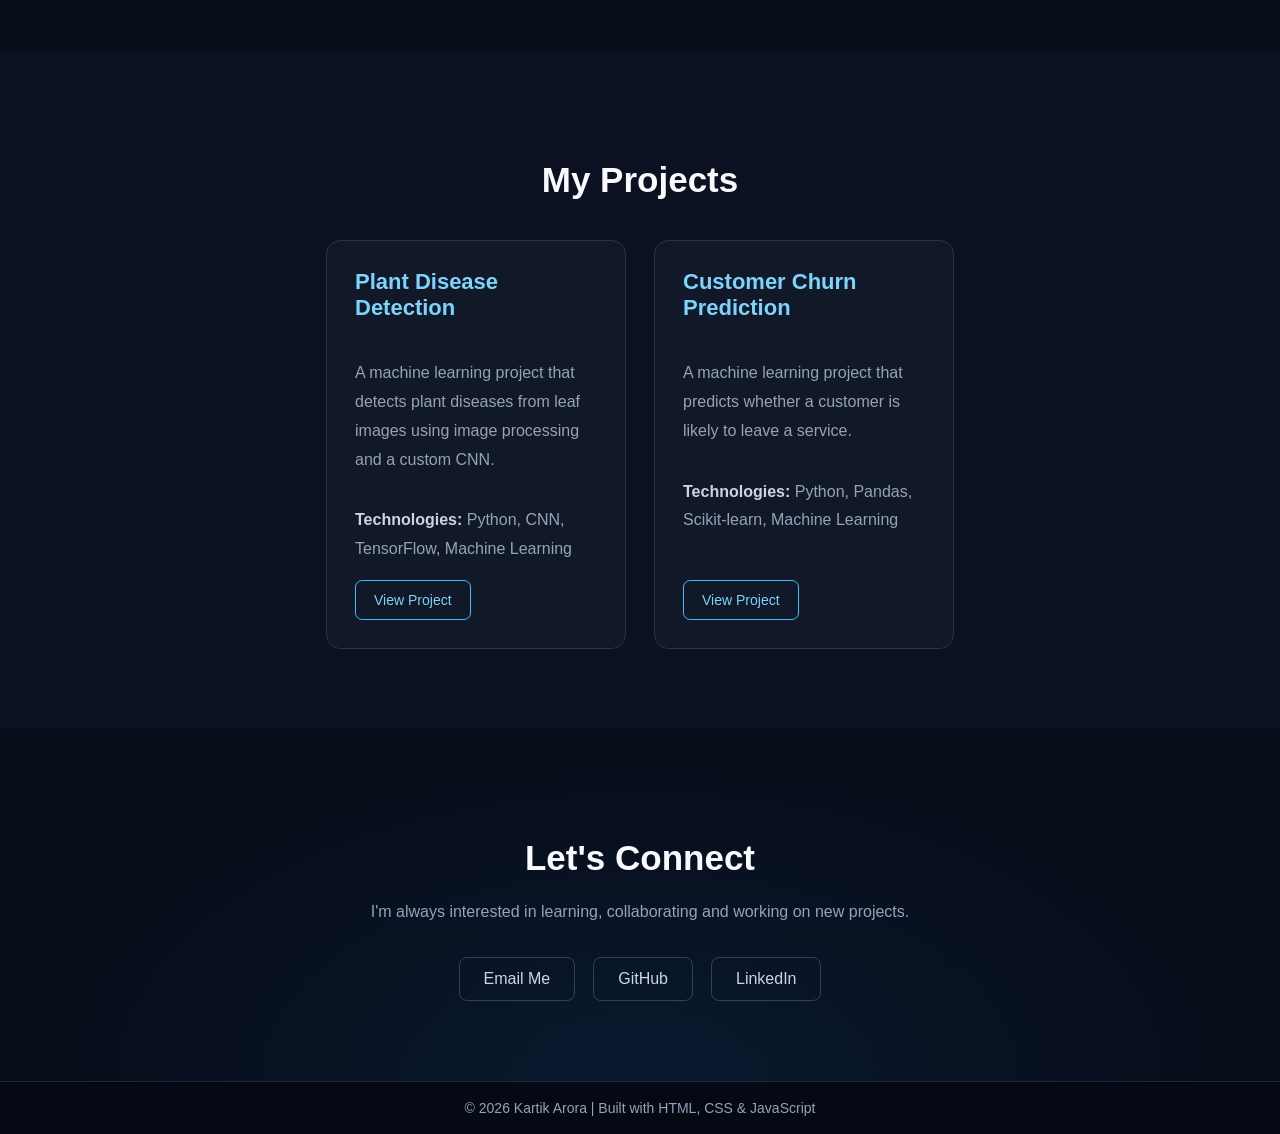
==== commit 98ab0052: "Update portfolio" ====
--- a/index.html
+++ b/index.html
@@ -1,6 +1,3 @@
-html {
-    scroll-behavior: smooth;
-}
 <!DOCTYPE html>
 <html lang="en">
 
--- a/style.css
+++ b/style.css
@@ -5,10 +5,7 @@
     box-sizing: border-box;
 }
 
-html {
-    scroll-behavior: smooth;
-    scroll-padding-top: 85px;
-}
+
 
 body {
     margin: 0;
@@ -605,4 +602,20 @@
 .reveal.active {
     opacity: 1;
     transform: translateY(0);
+}
+html {
+    scroll-behavior: smooth;
+    scroll-padding-top: 85px;
+}
+/* SCROLL REVEAL ANIMATION */
+
+.reveal {
+    opacity: 0;
+    transform: translateY(40px);
+    transition: opacity 0.8s ease, transform 0.8s ease;
+}
+
+.reveal.active {
+    opacity: 1;
+    transform: translateY(0);
 }
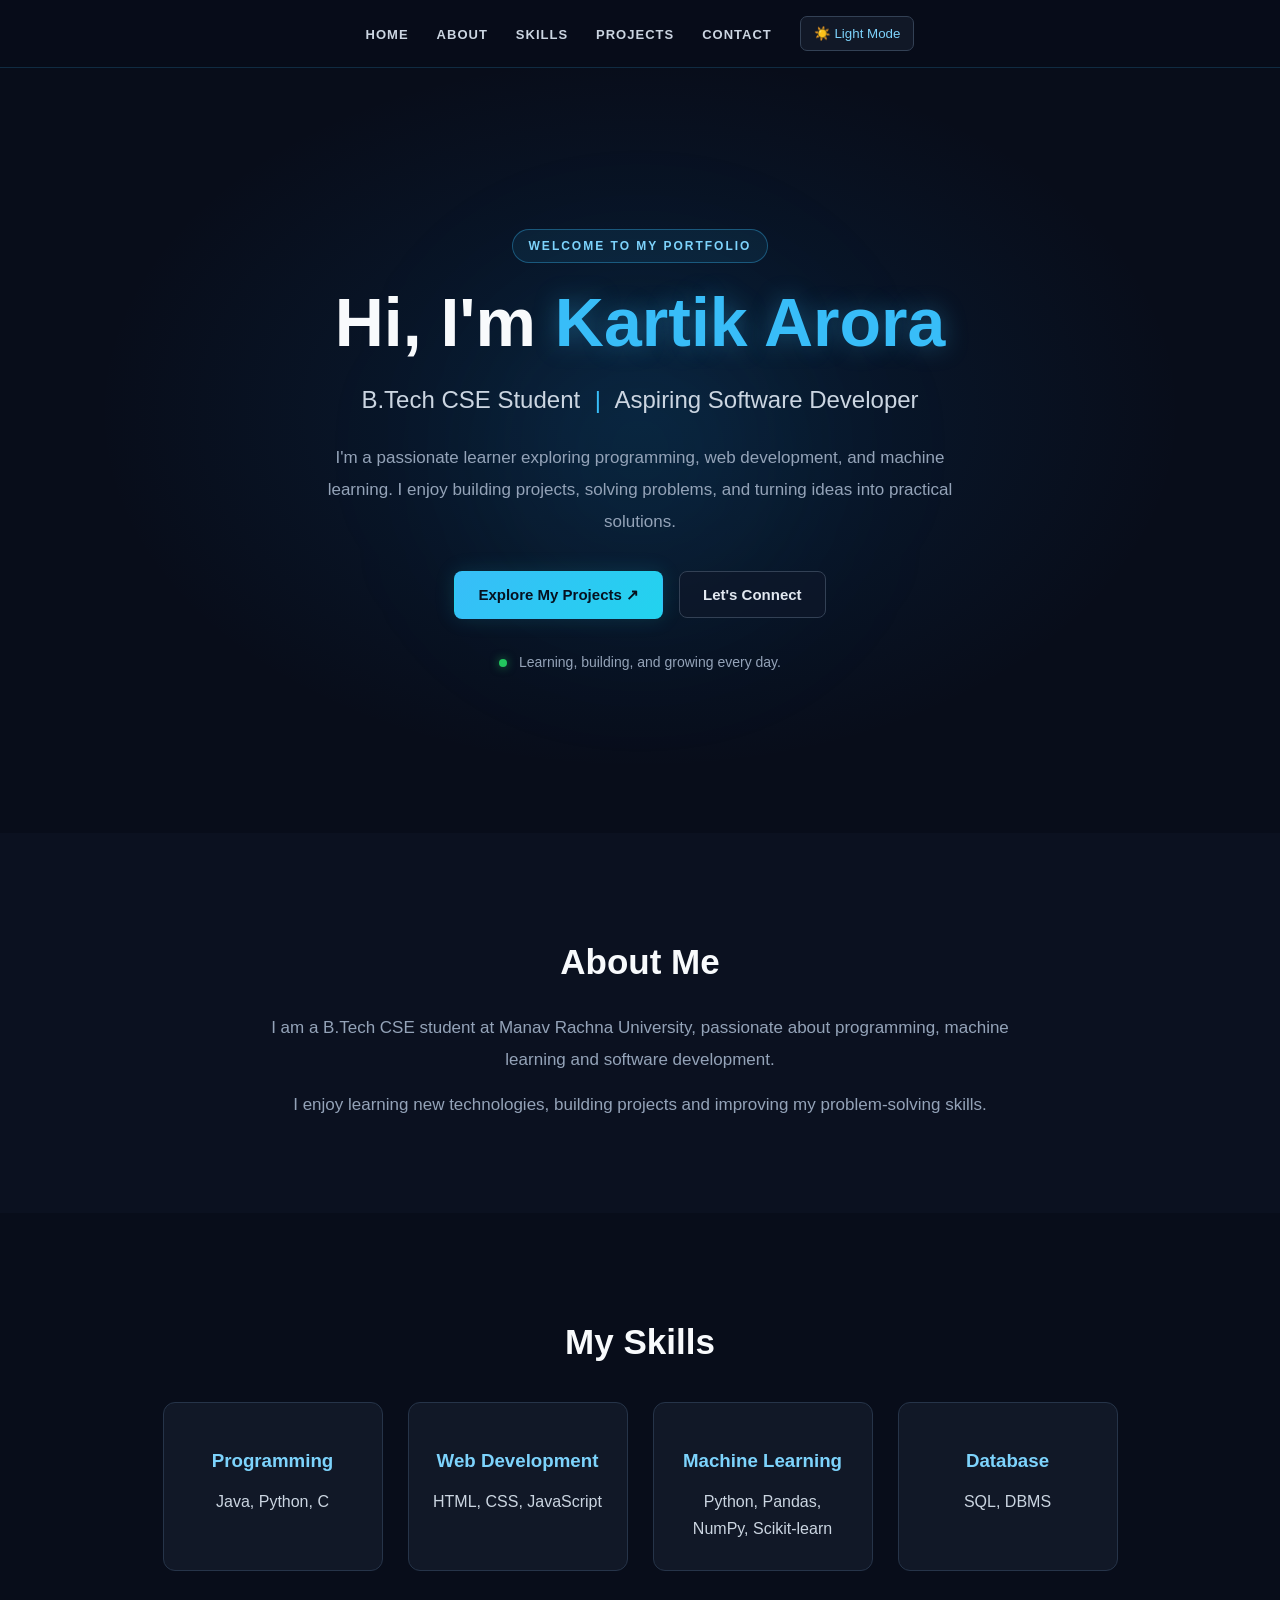
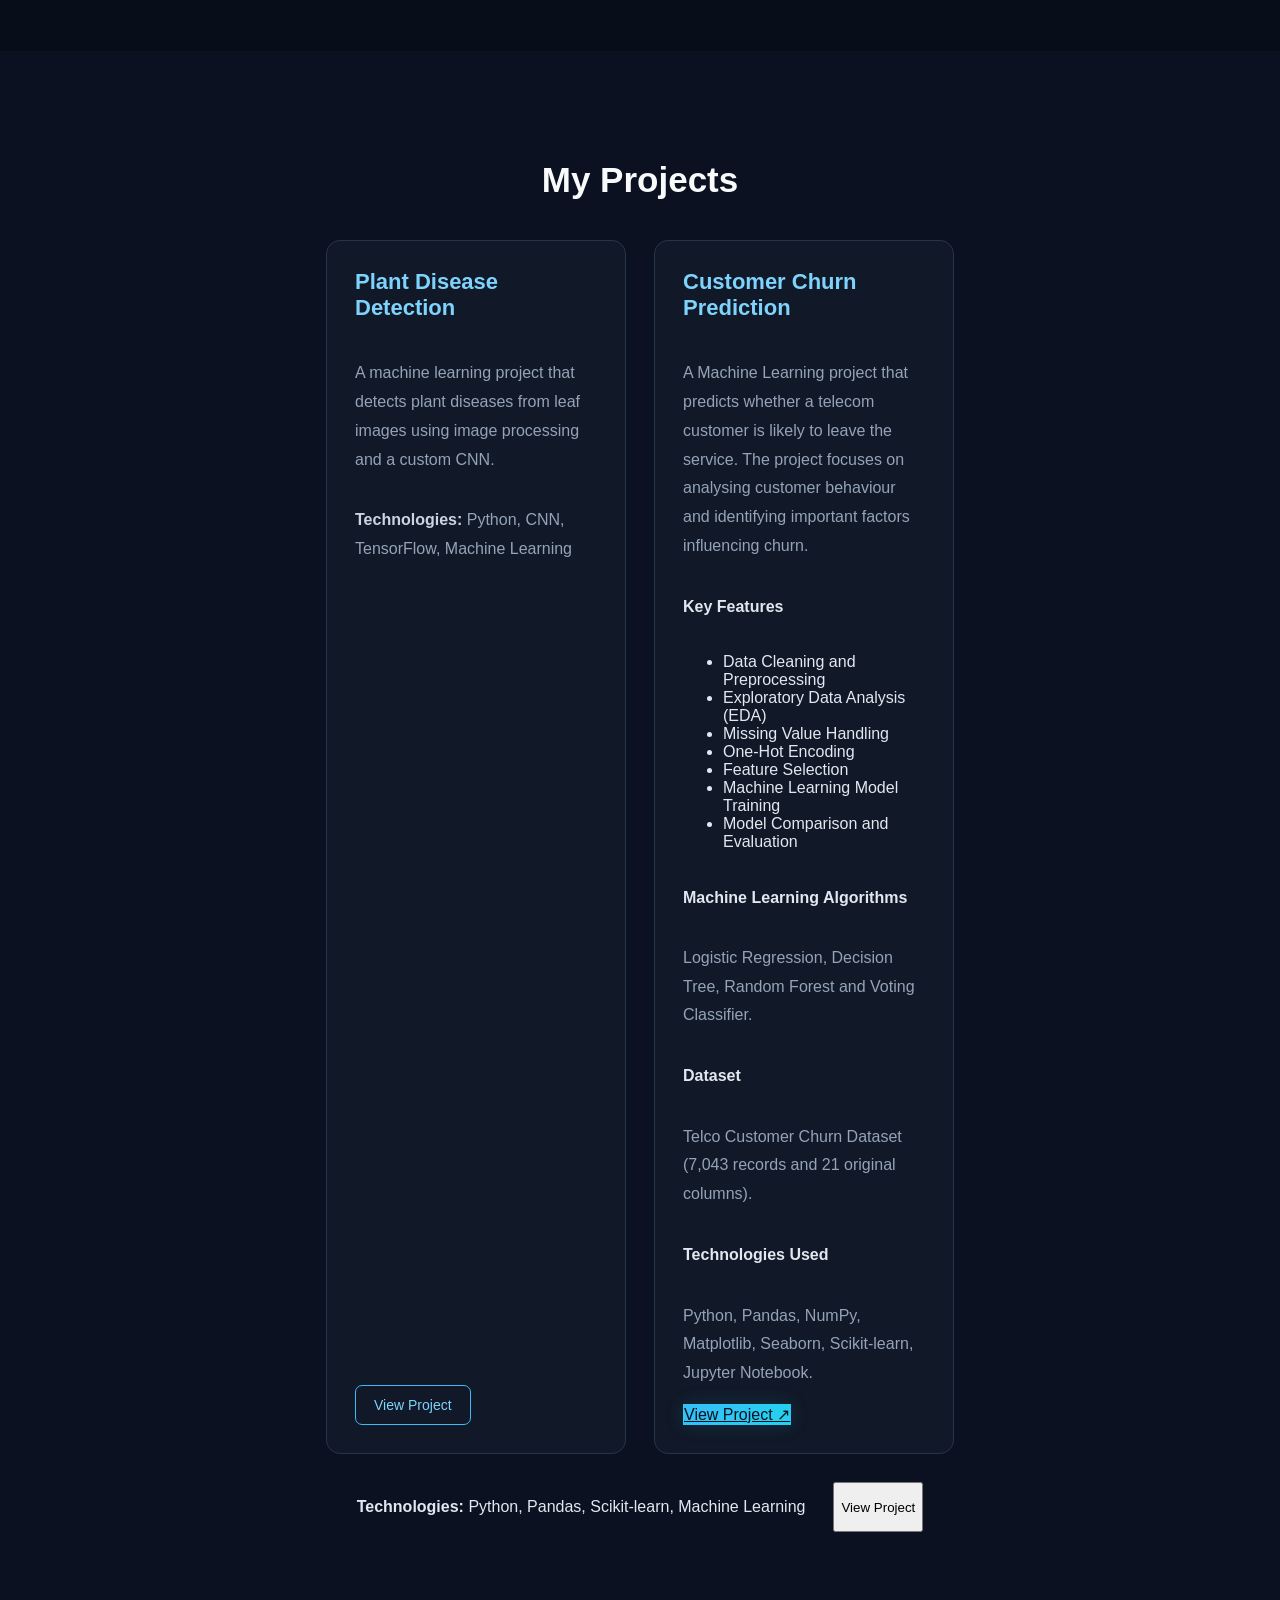
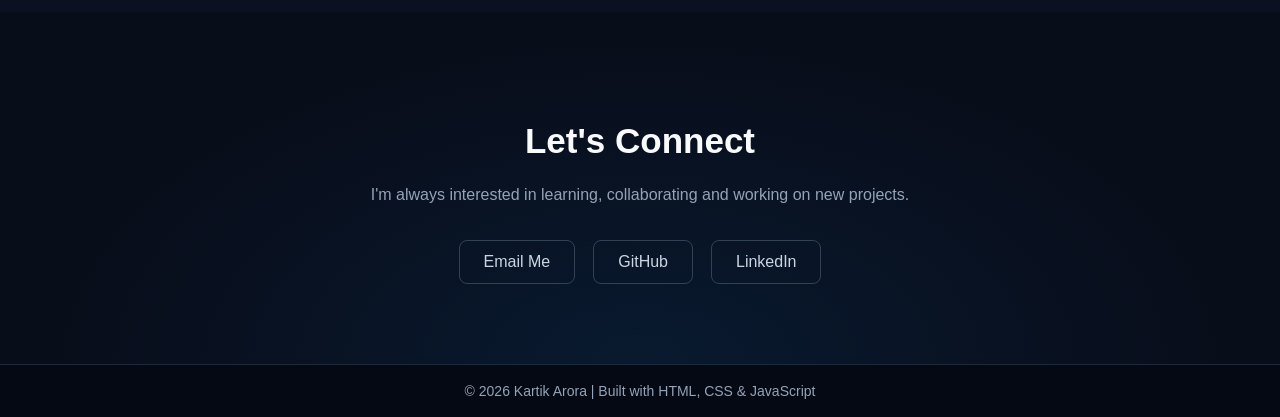
==== commit 5fd3722d: "update portfolio" ====
--- a/index.html
+++ b/index.html
@@ -154,14 +154,60 @@
 
             </div>
 
-            <div class="project-card">
-
-                <h3>Customer Churn Prediction</h3>
-
-                <p>
-                    A machine learning project that predicts whether
-                    a customer is likely to leave a service.
-                </p>
+            
+<div class="project-card">
+
+    <h3>Customer Churn Prediction</h3>
+
+    <p>
+        A Machine Learning project that predicts whether
+        a telecom customer is likely to leave the service.
+        The project focuses on analysing customer behaviour
+        and identifying important factors influencing churn.
+    </p>
+
+    <h4>Key Features</h4>
+
+    <ul>
+        <li>Data Cleaning and Preprocessing</li>
+        <li>Exploratory Data Analysis (EDA)</li>
+        <li>Missing Value Handling</li>
+        <li>One-Hot Encoding</li>
+        <li>Feature Selection</li>
+        <li>Machine Learning Model Training</li>
+        <li>Model Comparison and Evaluation</li>
+    </ul>
+
+    <h4>Machine Learning Algorithms</h4>
+
+    <p>
+        Logistic Regression, Decision Tree,
+        Random Forest and Voting Classifier.
+    </p>
+
+    <h4>Dataset</h4>
+
+    <p>
+        Telco Customer Churn Dataset
+        (7,043 records and 21 original columns).
+    </p>
+
+    <h4>Technologies Used</h4>
+
+    <p>
+        Python, Pandas, NumPy, Matplotlib,
+        Seaborn, Scikit-learn, Jupyter Notebook.
+    </p>
+
+    <a href="https://github.com/kartik-a19"
+       target="_blank"
+       rel="noopener noreferrer"
+       class="btn btn-primary">
+        View Project ↗
+    </a>
+
+</div>
+
 
                 <p>
                     <strong>Technologies:</strong>
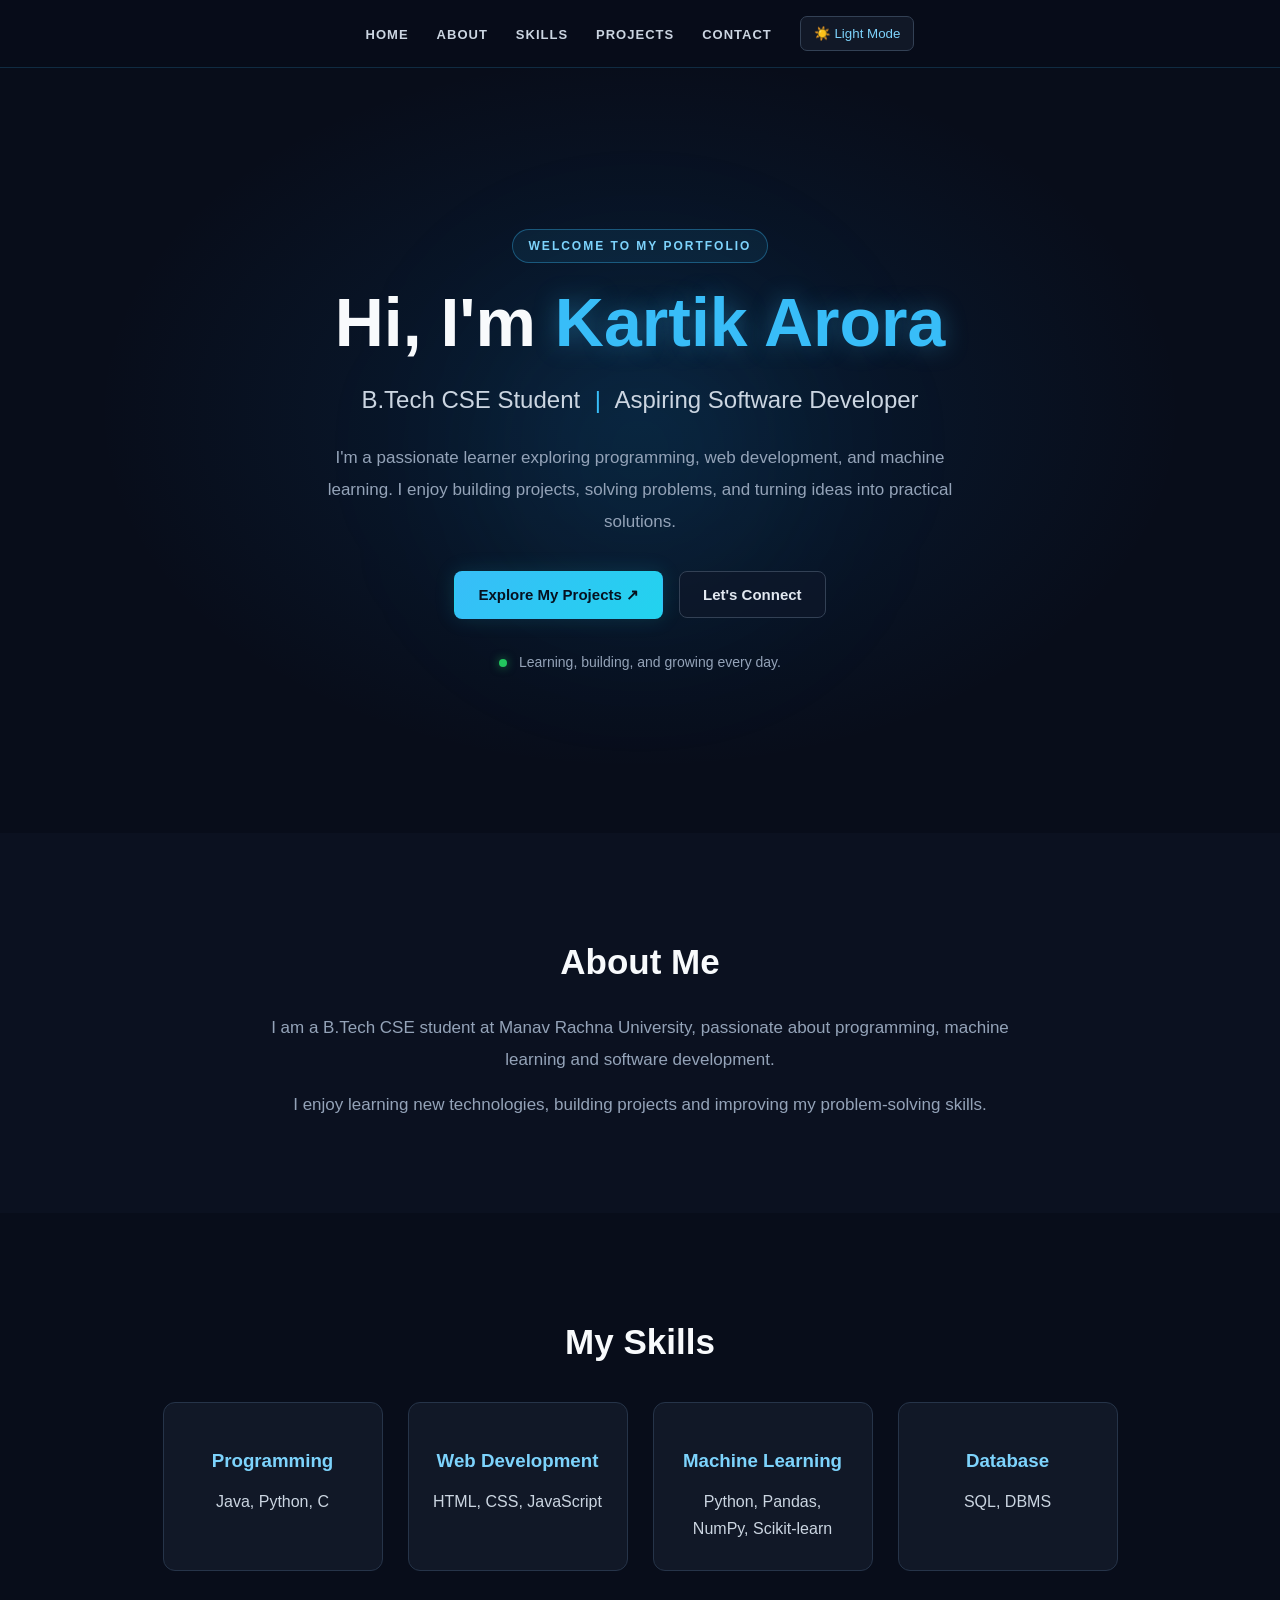
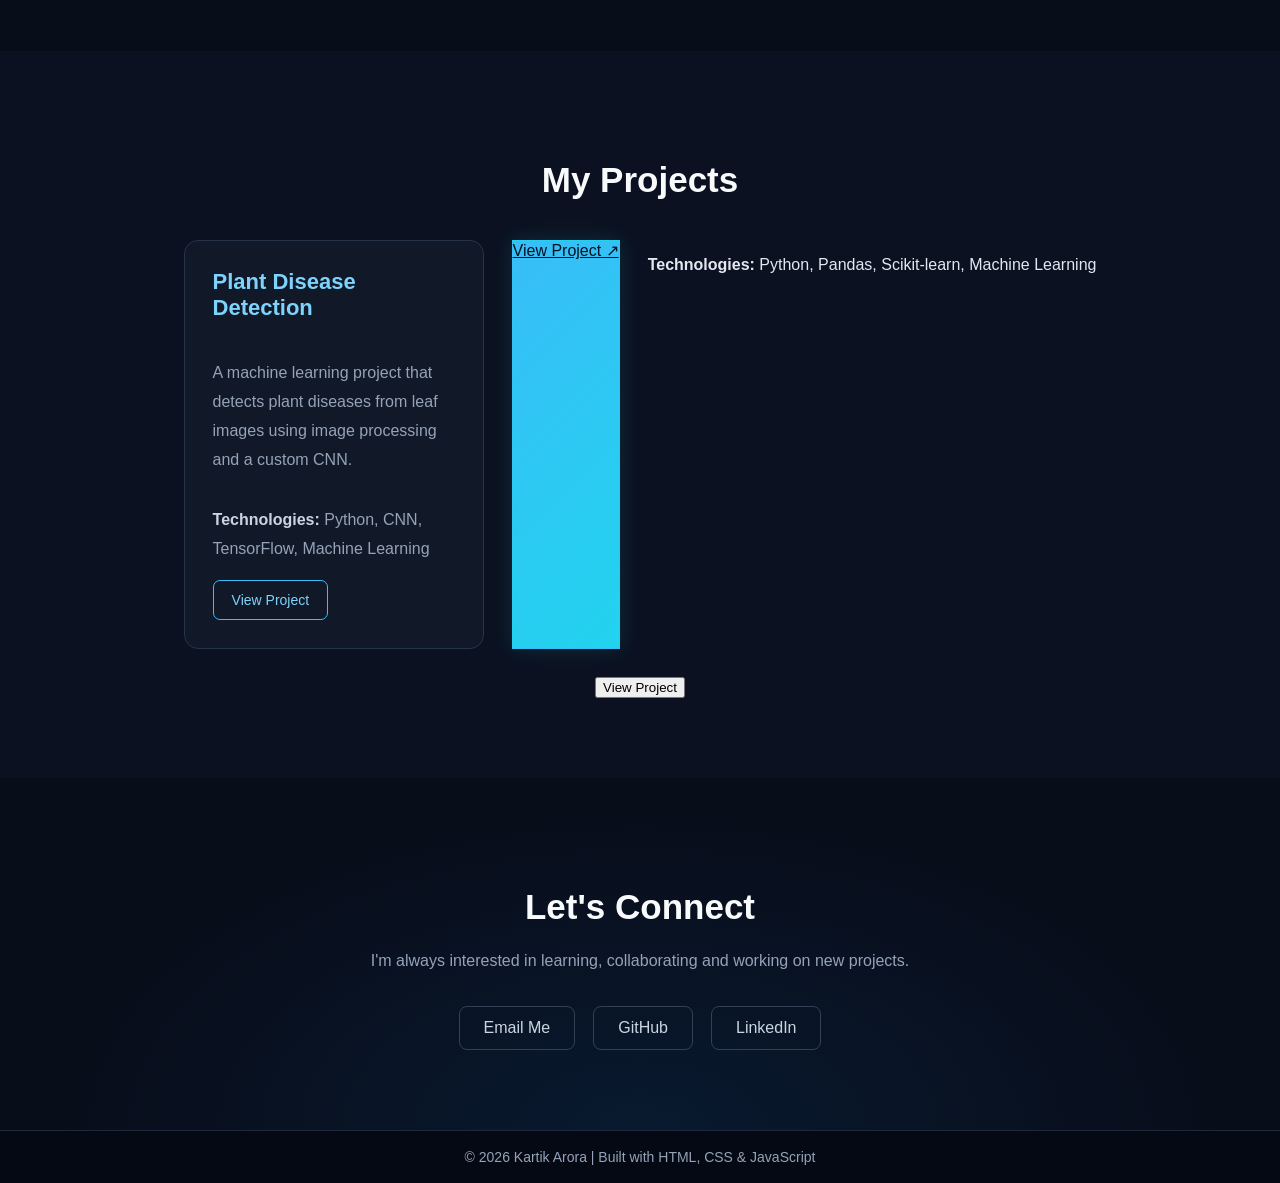
==== commit 61ada715: "update" ====
--- a/index.html
+++ b/index.html
@@ -154,60 +154,9 @@
 
             </div>
 
-            
-<div class="project-card">
-
-    <h3>Customer Churn Prediction</h3>
-
-    <p>
-        A Machine Learning project that predicts whether
-        a telecom customer is likely to leave the service.
-        The project focuses on analysing customer behaviour
-        and identifying important factors influencing churn.
-    </p>
-
-    <h4>Key Features</h4>
-
-    <ul>
-        <li>Data Cleaning and Preprocessing</li>
-        <li>Exploratory Data Analysis (EDA)</li>
-        <li>Missing Value Handling</li>
-        <li>One-Hot Encoding</li>
-        <li>Feature Selection</li>
-        <li>Machine Learning Model Training</li>
-        <li>Model Comparison and Evaluation</li>
-    </ul>
-
-    <h4>Machine Learning Algorithms</h4>
-
-    <p>
-        Logistic Regression, Decision Tree,
-        Random Forest and Voting Classifier.
-    </p>
-
-    <h4>Dataset</h4>
-
-    <p>
-        Telco Customer Churn Dataset
-        (7,043 records and 21 original columns).
-    </p>
-
-    <h4>Technologies Used</h4>
-
-    <p>
-        Python, Pandas, NumPy, Matplotlib,
-        Seaborn, Scikit-learn, Jupyter Notebook.
-    </p>
-
-    <a href="https://github.com/kartik-a19"
-       target="_blank"
-       rel="noopener noreferrer"
-       class="btn btn-primary">
-        View Project ↗
-    </a>
-
-</div>
-
+            <a href="customer-churn.html" class="btn btn-primary">
+    View Project ↗
+</a>
 
                 <p>
                     <strong>Technologies:</strong>
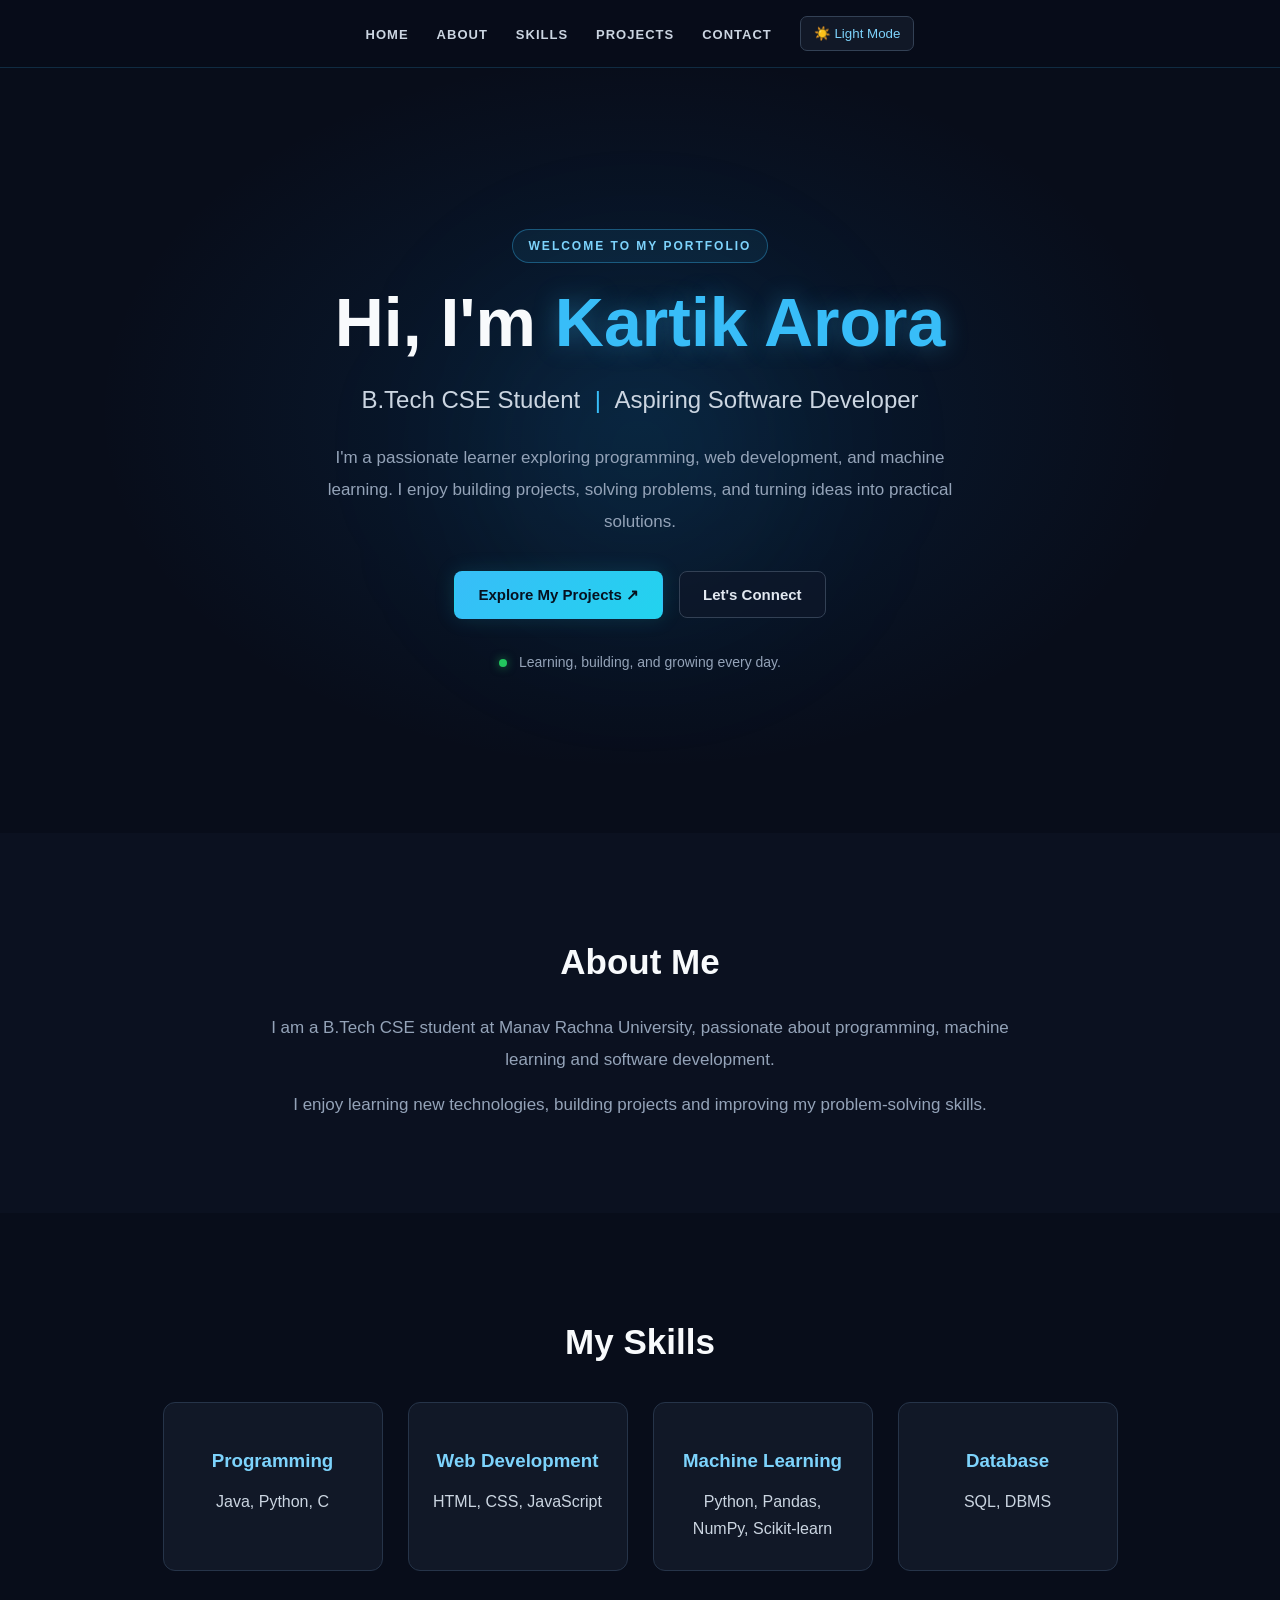
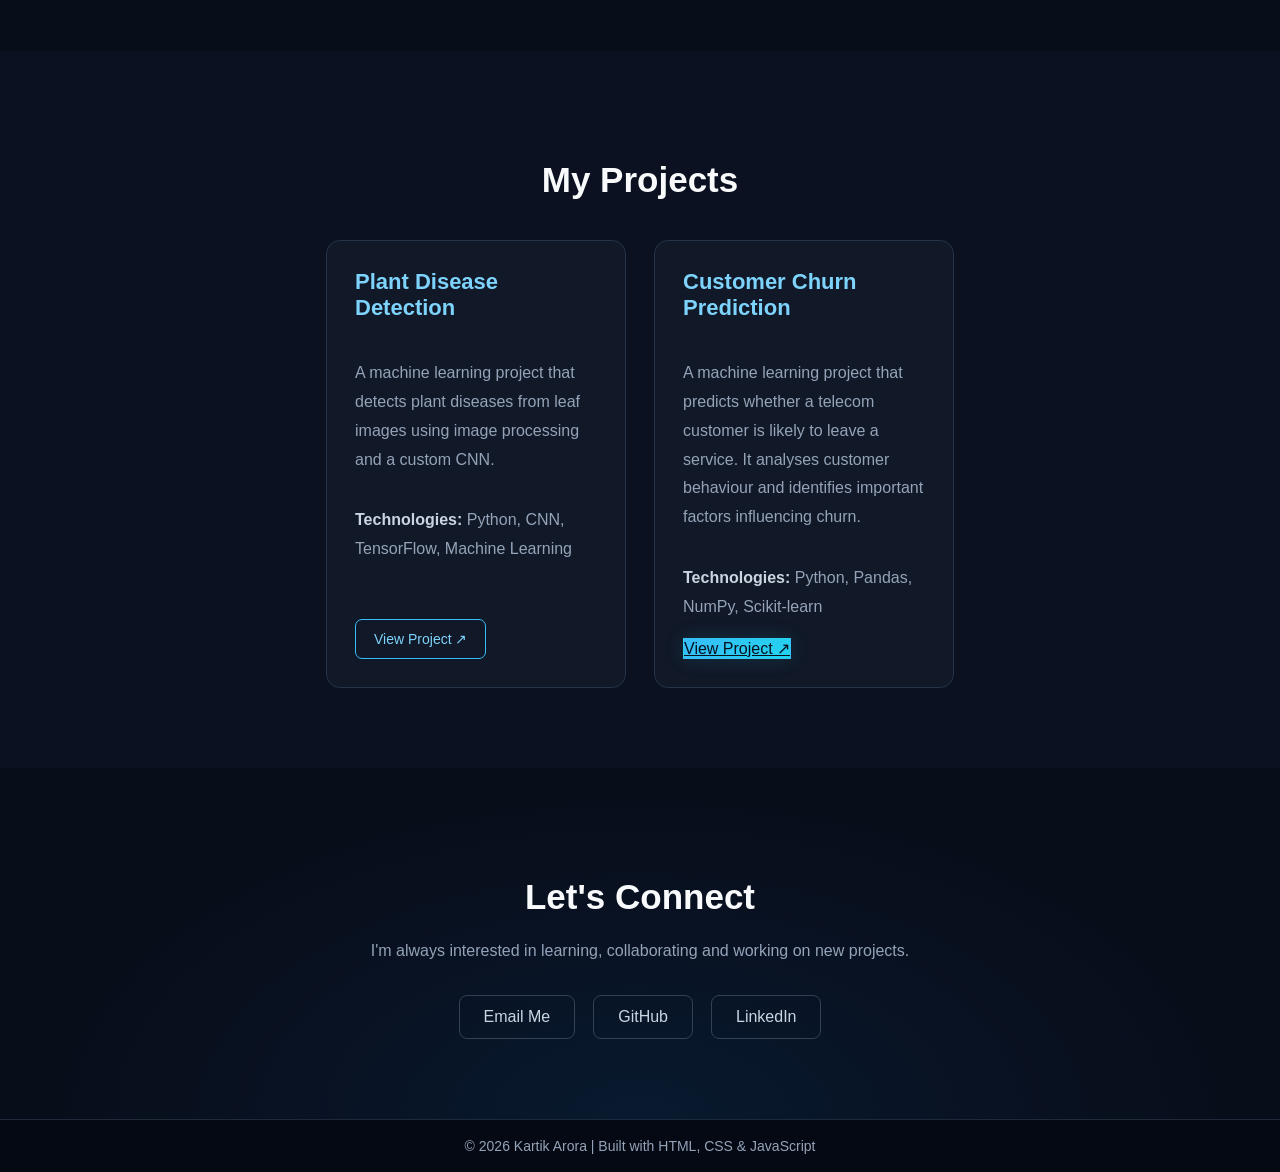
==== commit 3fe74558: "update portfolio" ====
--- a/index.html
+++ b/index.html
@@ -1,3 +1,4 @@
+
 <!DOCTYPE html>
 <html lang="en">
 
@@ -132,6 +133,7 @@
 
         <div class="projects-container">
 
+            <!-- PLANT DISEASE PROJECT -->
             <div class="project-card">
 
                 <h3>Plant Disease Detection</h3>
@@ -149,24 +151,31 @@
 
                 <button type="button"
                     onclick="window.open('https://github.com/kartik-a19', '_blank', 'noopener,noreferrer')">
-                    View Project
+                    View Project ↗
                 </button>
 
             </div>
 
-            <a href="customer-churn.html" class="btn btn-primary">
-    View Project ↗
-</a>
+            <!-- CUSTOMER CHURN PROJECT -->
+            <div class="project-card">
+
+                <h3>Customer Churn Prediction</h3>
+
+                <p>
+                    A machine learning project that predicts whether
+                    a telecom customer is likely to leave a service.
+                    It analyses customer behaviour and identifies
+                    important factors influencing churn.
+                </p>
 
                 <p>
                     <strong>Technologies:</strong>
-                    Python, Pandas, Scikit-learn, Machine Learning
-                </p>
-
-                <button type="button"
-                    onclick="window.open('https://github.com/kartik-a19', '_blank', 'noopener,noreferrer')">
-                    View Project
-                </button>
+                    Python, Pandas, NumPy, Scikit-learn
+                </p>
+
+                <a href="customer-churn.html" class="btn btn-primary">
+                    View Project ↗
+                </a>
 
             </div>
 
@@ -191,12 +200,12 @@
             </a>
 
             <a href="https://github.com/kartik-a19"
-               target="_blank" rel="noopener noreferrer">
+                target="_blank" rel="noopener noreferrer">
                 GitHub
             </a>
 
             <a href="https://www.linkedin.com/in/kartik-arora-683952375/"
-               target="_blank" rel="noopener noreferrer">
+                target="_blank" rel="noopener noreferrer">
                 LinkedIn
             </a>
 
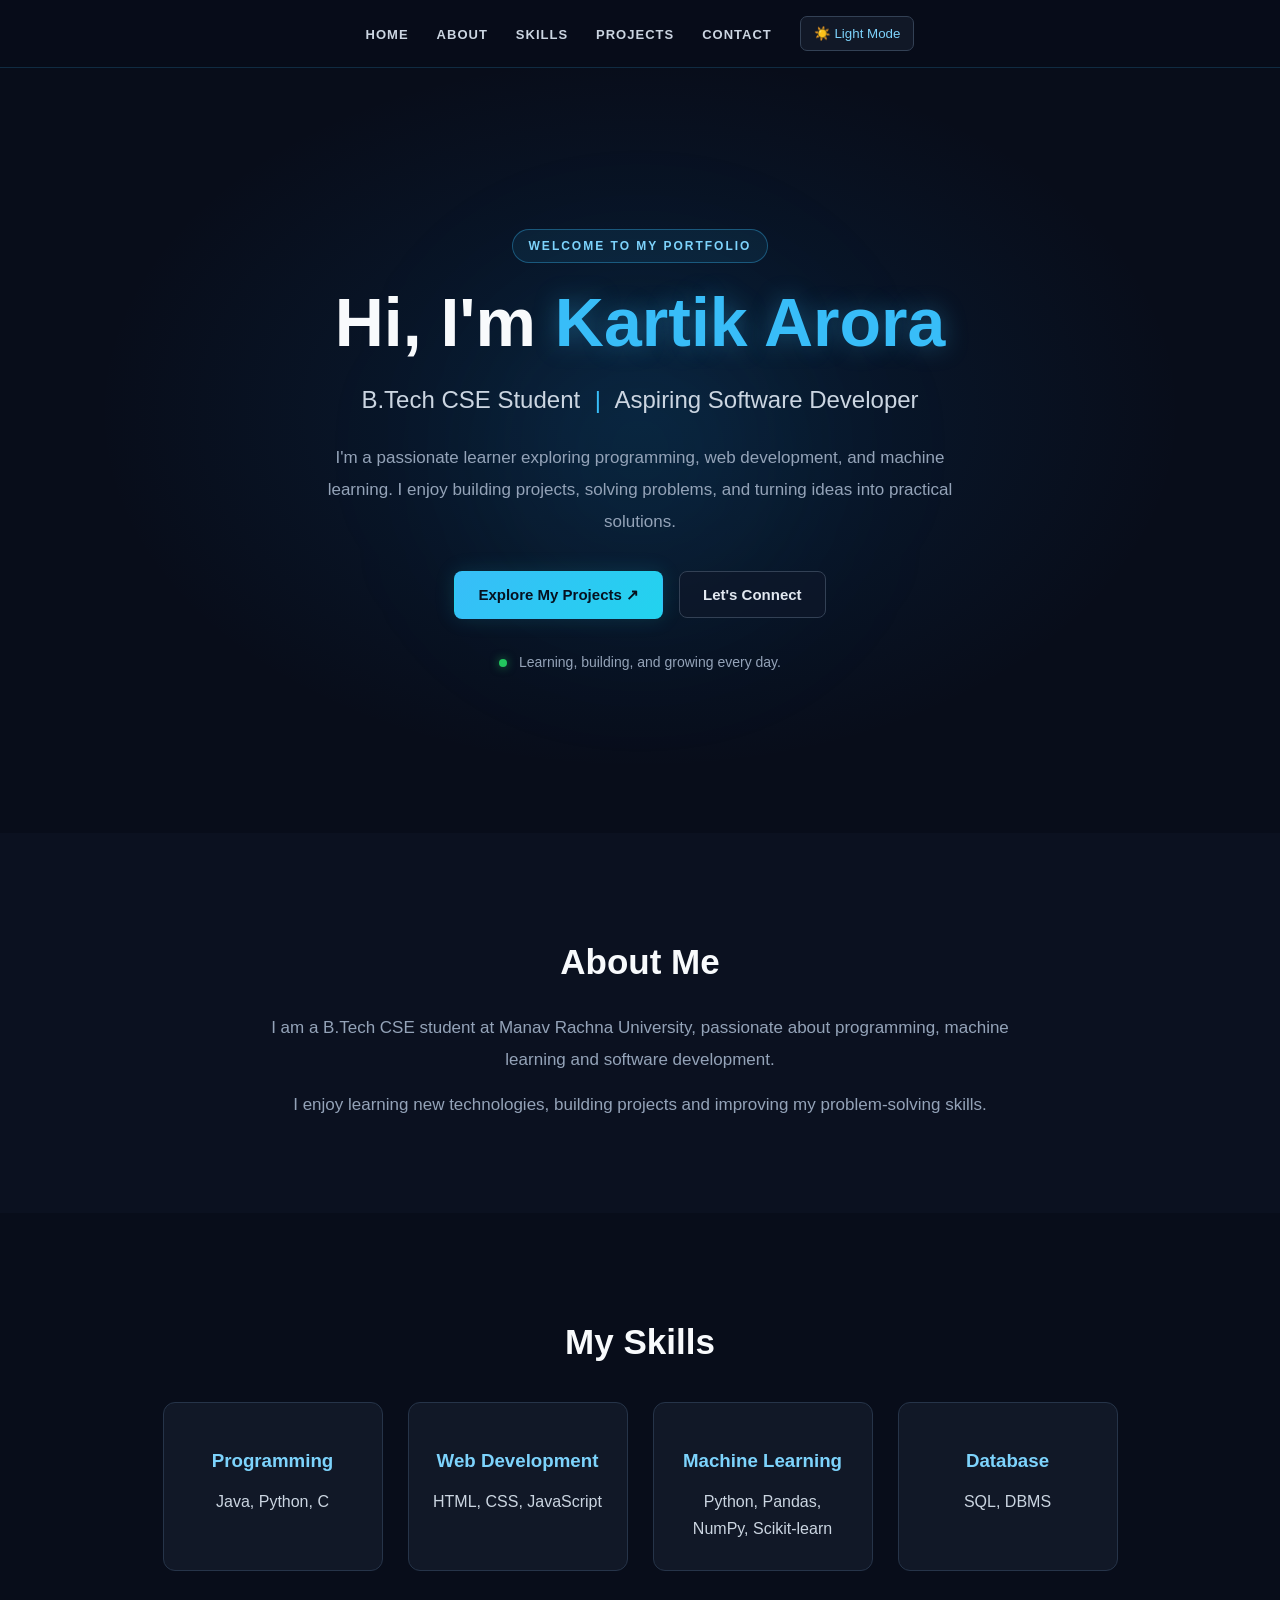
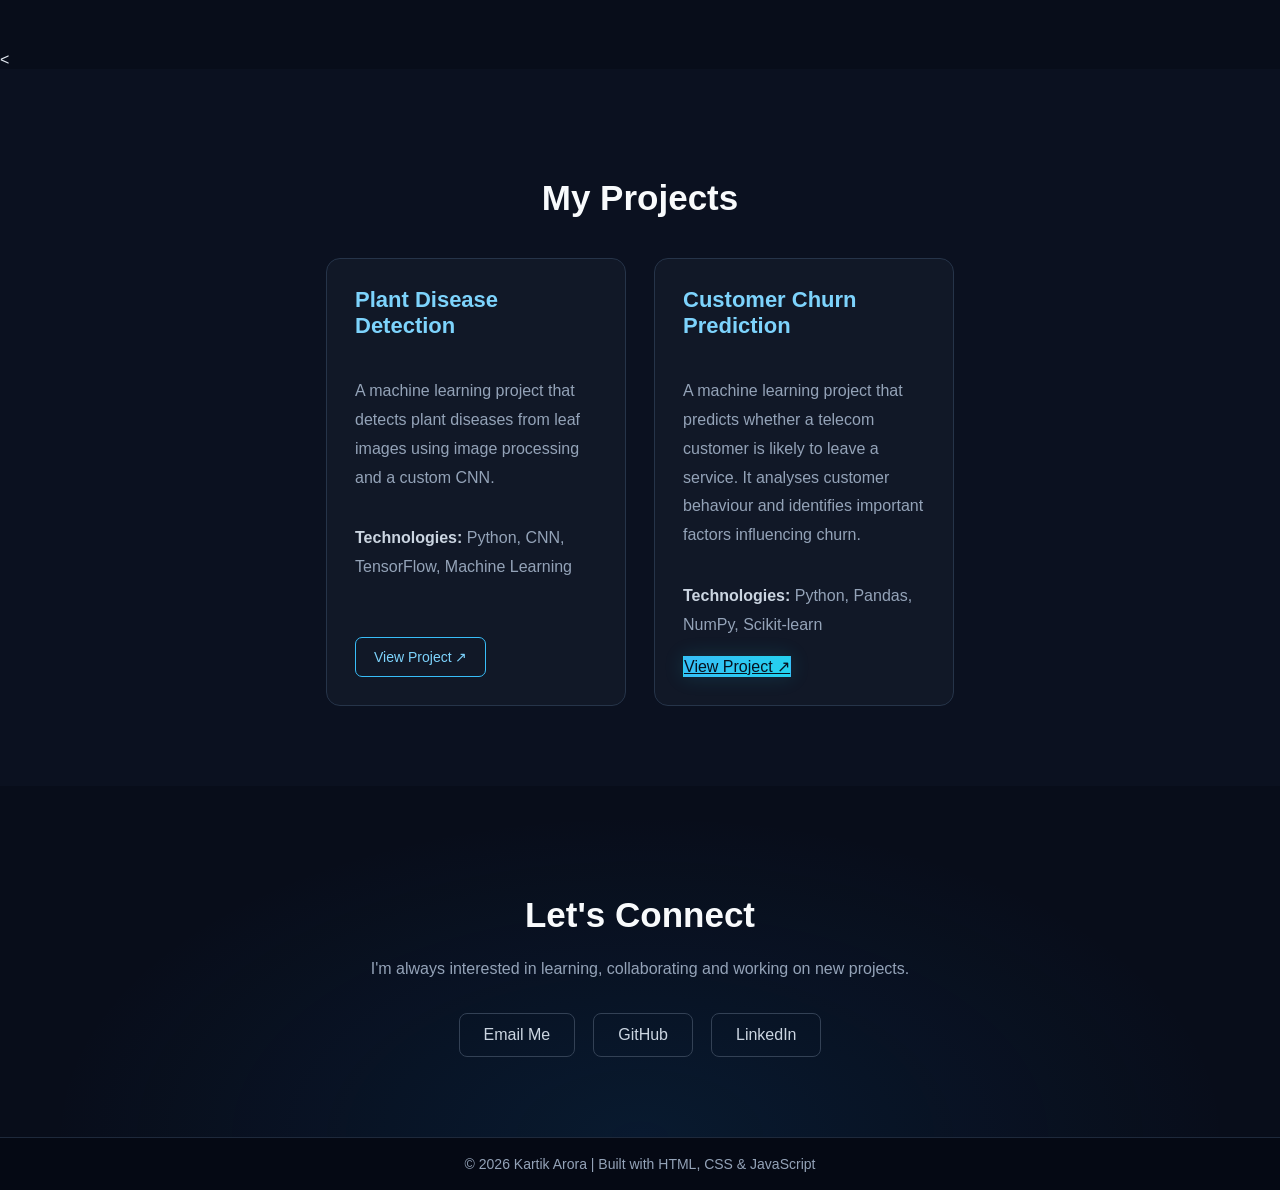
==== commit d773c65b: "update" ====
--- a/index.html
+++ b/index.html
@@ -126,62 +126,64 @@
 
     </section>
 
-    <!-- PROJECTS SECTION -->
-    <section id="project">
-
-        <h2>My Projects</h2>
-
-        <div class="projects-container">
-
-            <!-- PLANT DISEASE PROJECT -->
-            <div class="project-card">
-
-                <h3>Plant Disease Detection</h3>
-
-                <p>
-                    A machine learning project that detects plant
-                    diseases from leaf images using image processing
-                    and a custom CNN.
-                </p>
-
-                <p>
-                    <strong>Technologies:</strong>
-                    Python, CNN, TensorFlow, Machine Learning
-                </p>
-
-                <button type="button"
-                    onclick="window.open('https://github.com/kartik-a19', '_blank', 'noopener,noreferrer')">
-                    View Project ↗
-                </button>
-
-            </div>
-
-            <!-- CUSTOMER CHURN PROJECT -->
-            <div class="project-card">
-
-                <h3>Customer Churn Prediction</h3>
-
-                <p>
-                    A machine learning project that predicts whether
-                    a telecom customer is likely to leave a service.
-                    It analyses customer behaviour and identifies
-                    important factors influencing churn.
-                </p>
-
-                <p>
-                    <strong>Technologies:</strong>
-                    Python, Pandas, NumPy, Scikit-learn
-                </p>
-
-                <a href="customer-churn.html" class="btn btn-primary">
-                    View Project ↗
-                </a>
-
-            </div>
-
-        </div>
-
-    </section>
+    <
+<!-- PROJECTS SECTION -->
+<section id="project">
+
+    <h2>My Projects</h2>
+
+    <div class="projects-container">
+
+        <!-- PLANT DISEASE PROJECT -->
+        <div class="project-card">
+
+            <h3>Plant Disease Detection</h3>
+
+            <p>
+                A machine learning project that detects plant
+                diseases from leaf images using image processing
+                and a custom CNN.
+            </p>
+
+            <p>
+                <strong>Technologies:</strong>
+                Python, CNN, TensorFlow, Machine Learning
+            </p>
+
+            <button type="button"
+                onclick="window.open('https://github.com/kartik-a19', '_blank', 'noopener,noreferrer')">
+                View Project ↗
+            </button>
+
+        </div>
+
+        <!-- CUSTOMER CHURN PROJECT -->
+        <div class="project-card">
+
+            <h3>Customer Churn Prediction</h3>
+
+            <p>
+                A machine learning project that predicts whether
+                a telecom customer is likely to leave a service.
+                It analyses customer behaviour and identifies
+                important factors influencing churn.
+            </p>
+
+            <p>
+                <strong>Technologies:</strong>
+                Python, Pandas, NumPy, Scikit-learn
+            </p>
+
+            <a href="customer-churn.html" class="btn btn-primary">
+                View Project ↗
+            </a>
+
+        </div>
+
+    </div>
+
+</section>
+
 
     <!-- CONTACT SECTION -->
     <section id="contact">
